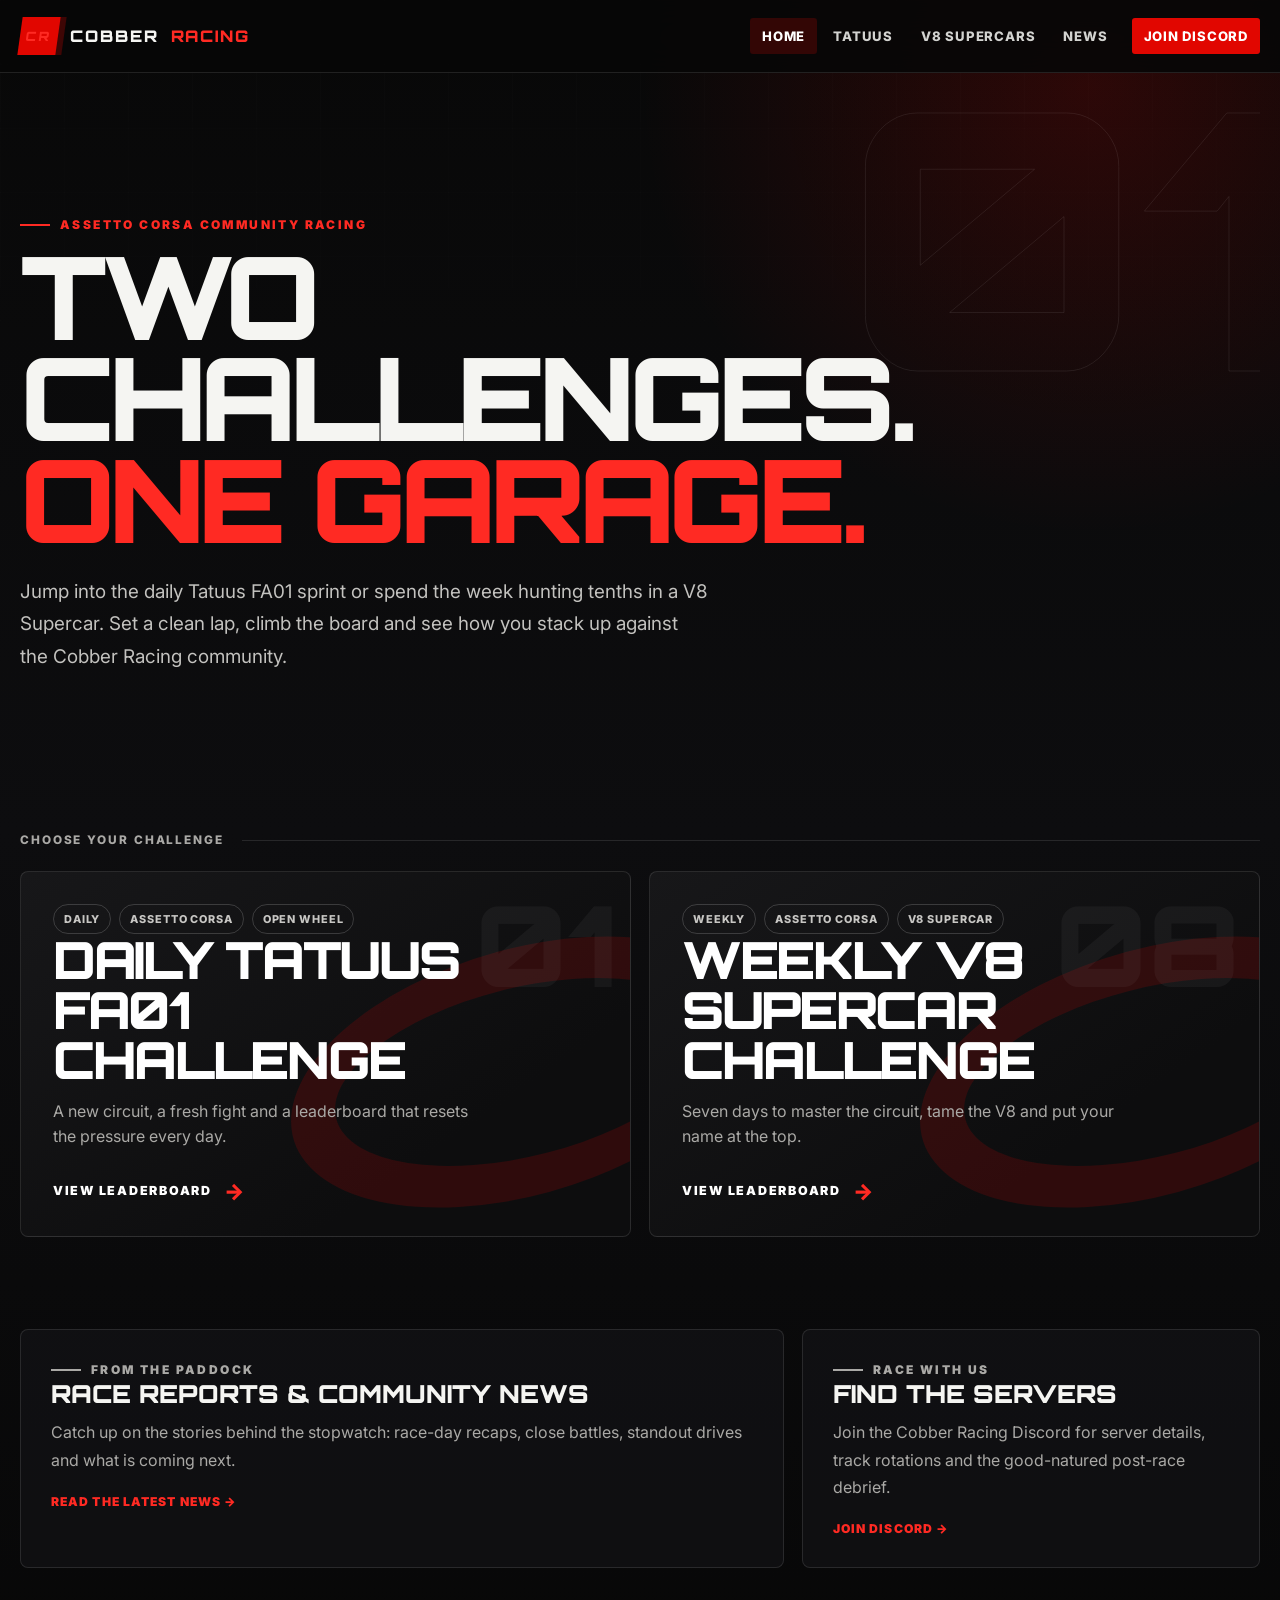
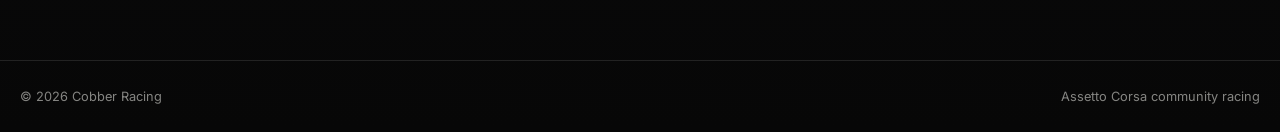
==== index.html @ cd206178 "Redesign Cobber Racing website" ====
<!doctype html>
<html lang="en">
<head>
  <meta charset="utf-8">
  <meta name="viewport" content="width=device-width, initial-scale=1">
  <meta name="description" content="Cobber Racing daily Tatuus FA01 and weekly V8 Supercar challenges on Assetto Corsa.">
  <meta property="og:title" content="Cobber Racing | Two Challenges. One Garage.">
  <meta property="og:description" content="Race the daily Tatuus FA01 challenge or take on the weekly V8 Supercar challenge.">
  <meta property="og:image" content="og.png">
  <title>Cobber Racing | Assetto Corsa Challenges</title>
  <link rel="preconnect" href="https://fonts.googleapis.com">
  <link rel="preconnect" href="https://fonts.gstatic.com" crossorigin>
  <link href="https://fonts.googleapis.com/css2?family=Inter:wght@400;600;700;800;900&family=Orbitron:wght@700;800;900&display=swap" rel="stylesheet">
  <link rel="stylesheet" href="styles.css">
</head>
<body>
  <a class="skip-link" href="#main">Skip to content</a>
  <header class="site-header">
    <div class="header-inner">
      <a class="brand" href="index.html" aria-label="Cobber Racing home"><span class="brand-mark">CR</span> COBBER <span>RACING</span></a>
      <nav class="nav-links" aria-label="Main navigation">
        <a href="index.html" aria-current="page">Home</a>
        <a href="tatuus.html">Tatuus</a>
        <a href="v8.html">V8 Supercars</a>
        <a href="news.html">News</a>
        <a class="discord-link" href="https://discord.gg/GXTbZbdAcs" target="_blank" rel="noopener">Join Discord</a>
      </nav>
    </div>
  </header>

  <main id="main" class="page-shell">
    <section class="hero" aria-labelledby="hero-title">
      <div class="hero-copy">
        <p class="eyebrow">Assetto Corsa Community Racing</p>
        <h1 id="hero-title" class="display-title">Two challenges.<br><span>One garage.</span></h1>
        <p class="hero-intro">Jump into the daily Tatuus FA01 sprint or spend the week hunting tenths in a V8 Supercar. Set a clean lap, climb the board and see how you stack up against the Cobber Racing community.</p>
      </div>
    </section>

    <section class="challenge-section" aria-labelledby="challenge-heading">
      <div id="challenge-heading" class="section-kicker">Choose your challenge</div>
      <div class="challenge-grid">
        <a class="challenge-card" href="tatuus.html" data-number="01">
          <div class="card-meta"><span>Daily</span><span>Assetto Corsa</span><span>Open Wheel</span></div>
          <div>
            <h2>Daily Tatuus FA01 Challenge</h2>
            <p>A new circuit, a fresh fight and a leaderboard that resets the pressure every day.</p>
            <span class="card-link">View leaderboard</span>
          </div>
        </a>

        <a class="challenge-card" href="v8.html" data-number="08">
          <div class="card-meta"><span>Weekly</span><span>Assetto Corsa</span><span>V8 Supercar</span></div>
          <div>
            <h2>Weekly V8 Supercar Challenge</h2>
            <p>Seven days to master the circuit, tame the V8 and put your name at the top.</p>
            <span class="card-link">View leaderboard</span>
          </div>
        </a>
      </div>
    </section>

    <section class="home-lower" aria-label="Community information">
      <article class="info-panel">
        <p class="eyebrow">From the paddock</p>
        <h2>Race reports &amp; community news</h2>
        <p>Catch up on the stories behind the stopwatch: race-day recaps, close battles, standout drives and what is coming next.</p>
        <a class="text-link" href="news.html">Read the latest news &rarr;</a>
      </article>
      <article class="info-panel">
        <p class="eyebrow">Race with us</p>
        <h2>Find the servers</h2>
        <p>Join the Cobber Racing Discord for server details, track rotations and the good-natured post-race debrief.</p>
        <a class="text-link" href="https://discord.gg/GXTbZbdAcs" target="_blank" rel="noopener">Join Discord &rarr;</a>
      </article>
    </section>
  </main>

  <footer class="site-footer"><div class="footer-inner"><span>&copy; 2026 Cobber Racing</span><span>Assetto Corsa community racing</span></div></footer>
</body>
</html>
---- styles.css ----
:root {
  --red: #e10600;
  --red-bright: #ff2a23;
  --red-dark: #850400;
  --black: #070707;
  --ink: #0d0d0e;
  --panel: #121214;
  --panel-2: #18181b;
  --white: #f5f5f2;
  --muted: #aaa9a6;
  --line: rgba(255, 255, 255, 0.11);
  --content: 1240px;
}

* { box-sizing: border-box; }

html { scroll-behavior: smooth; }

body {
  margin: 0;
  min-height: 100vh;
  color: var(--white);
  background:
    radial-gradient(circle at 85% 5%, rgba(225, 6, 0, 0.17), transparent 28rem),
    linear-gradient(180deg, #080808 0%, #0d0d0f 48%, #070707 100%);
  font-family: "Inter", system-ui, sans-serif;
}

body::before {
  content: "";
  position: fixed;
  inset: 0;
  pointer-events: none;
  z-index: -1;
  opacity: 0.16;
  background-image:
    linear-gradient(rgba(255,255,255,.09) 1px, transparent 1px),
    linear-gradient(90deg, rgba(255,255,255,.09) 1px, transparent 1px);
  background-size: 64px 64px;
  mask-image: linear-gradient(to bottom, black, transparent 70%);
}

a { color: inherit; }

.skip-link {
  position: absolute;
  left: 1rem;
  top: -5rem;
  z-index: 9999;
  background: var(--white);
  color: var(--black);
  padding: .75rem 1rem;
  border-radius: 4px;
}

.skip-link:focus { top: 1rem; }

.site-header,
.navbar {
  position: sticky;
  top: 0;
  z-index: 1000;
  border-bottom: 1px solid var(--line);
  background: rgba(7, 7, 7, 0.9);
  backdrop-filter: blur(18px);
}

.header-inner,
.nav-inner {
  width: min(calc(100% - 40px), var(--content));
  min-height: 72px;
  margin: 0 auto;
  display: flex;
  align-items: center;
  justify-content: space-between;
  gap: 24px;
  padding: 10px 0;
}

.brand {
  display: inline-flex;
  align-items: center;
  gap: 12px;
  color: var(--white);
  text-decoration: none;
  font: 900 1rem/1 "Orbitron", sans-serif;
  letter-spacing: .12em;
}

.brand-mark {
  width: 38px;
  height: 38px;
  display: grid;
  place-items: center;
  background: var(--red);
  color: white;
  transform: skew(-8deg);
  box-shadow: 6px 0 0 rgba(225, 6, 0, .25);
  font-size: .8rem;
}

.brand span { color: var(--red-bright); }

.nav-links {
  display: flex;
  align-items: center;
  gap: 4px;
}

.nav-links a {
  border: 0;
  border-radius: 3px;
  padding: 10px 12px;
  color: #d3d3d0;
  text-decoration: none;
  font-size: .82rem;
  font-weight: 800;
  letter-spacing: .06em;
  text-transform: uppercase;
}

.nav-links a:hover,
.nav-links a[aria-current="page"] { color: white; background: rgba(225, 6, 0, .2); }

.nav-links .discord-link { margin-left: 8px; background: var(--red); color: white; }
.nav-links .discord-link:hover { background: var(--red-bright); }

.page-shell { width: min(calc(100% - 40px), var(--content)); margin: 0 auto; }

.eyebrow {
  margin: 0 0 14px;
  color: var(--red-bright);
  font-size: .75rem;
  font-weight: 900;
  letter-spacing: .2em;
  text-transform: uppercase;
}

.eyebrow::before { content: ""; display: inline-block; width: 30px; height: 2px; margin: 0 10px 3px 0; background: currentColor; }

.hero {
  position: relative;
  min-height: min(760px, calc(100vh - 72px));
  display: grid;
  align-content: center;
  padding: 72px 0 88px;
  overflow: hidden;
}

.hero::after {
  content: "01";
  position: absolute;
  right: -24px;
  top: 18px;
  color: transparent;
  -webkit-text-stroke: 1px rgba(255,255,255,.08);
  font: 900 clamp(11rem, 28vw, 25rem)/.8 "Orbitron", sans-serif;
  pointer-events: none;
}

.hero-copy { position: relative; z-index: 1; max-width: 900px; }

.display-title,
.page-title,
.section-title {
  margin: 0;
  font-family: "Orbitron", sans-serif;
  font-weight: 900;
  letter-spacing: -.055em;
  text-transform: uppercase;
}

.display-title { max-width: 900px; font-size: clamp(3.2rem, 9vw, 7.7rem); line-height: .88; }
.display-title span { color: var(--red-bright); }

.hero-intro {
  max-width: 690px;
  margin: 26px 0 0;
  color: #c3c2bf;
  font-size: clamp(1rem, 2vw, 1.18rem);
  line-height: 1.72;
}

.challenge-section { padding: 0 0 92px; }

.section-kicker {
  display: flex;
  align-items: center;
  gap: 18px;
  margin-bottom: 24px;
  color: var(--muted);
  font-size: .74rem;
  font-weight: 800;
  letter-spacing: .16em;
  text-transform: uppercase;
}

.section-kicker::after { content: ""; height: 1px; flex: 1; background: var(--line); }

.challenge-grid { display: grid; grid-template-columns: 1fr 1fr; gap: 18px; }

.challenge-card {
  position: relative;
  isolation: isolate;
  min-height: 360px;
  padding: 32px;
  display: flex;
  flex-direction: column;
  justify-content: space-between;
  overflow: hidden;
  border: 1px solid var(--line);
  border-radius: 8px;
  color: white;
  text-decoration: none;
  background: linear-gradient(145deg, #171719, #0d0d0e 72%);
  transition: transform .25s ease, border-color .25s ease, box-shadow .25s ease;
}

.challenge-card::before {
  content: "";
  position: absolute;
  z-index: -1;
  width: 360px;
  height: 180px;
  right: -115px;
  bottom: 32px;
  border: 42px solid rgba(225, 6, 0, .16);
  border-radius: 50%;
  transform: skewX(-18deg) rotate(-10deg);
}

.challenge-card::after {
  content: attr(data-number);
  position: absolute;
  z-index: -1;
  right: 18px;
  top: 16px;
  color: rgba(255,255,255,.045);
  font: 900 7rem/1 "Orbitron", sans-serif;
}

.challenge-card:hover,
.challenge-card:focus-visible { transform: translateY(-7px); border-color: var(--red); box-shadow: 0 28px 70px rgba(0,0,0,.45), 0 0 0 1px rgba(225,6,0,.35); }

.card-meta { display: flex; gap: 8px; flex-wrap: wrap; }
.card-meta span { border: 1px solid rgba(255,255,255,.17); border-radius: 999px; padding: 7px 10px; color: #c8c7c4; font-size: .68rem; font-weight: 800; letter-spacing: .08em; text-transform: uppercase; }
.challenge-card h2 { max-width: 490px; margin: 0; font: 900 clamp(2rem, 4vw, 3.5rem)/.98 "Orbitron", sans-serif; letter-spacing: -.045em; text-transform: uppercase; }
.challenge-card p { max-width: 440px; margin: 14px 0 0; color: var(--muted); line-height: 1.6; }
.card-link { display: inline-flex; align-items: center; gap: 12px; margin-top: 28px; color: white; font-size: .78rem; font-weight: 900; letter-spacing: .14em; text-transform: uppercase; }
.card-link::after { content: "\2192"; color: var(--red-bright); font-size: 1.35rem; transition: transform .2s ease; }
.challenge-card:hover .card-link::after { transform: translateX(6px); }

.home-lower { padding: 0 0 92px; display: grid; grid-template-columns: 1.25fr .75fr; gap: 18px; }
.info-panel { padding: 30px; border: 1px solid var(--line); border-radius: 8px; background: rgba(18,18,20,.8); }
.info-panel h2 { margin: 0 0 12px; font: 900 1.55rem/1.1 "Orbitron", sans-serif; text-transform: uppercase; }
.info-panel p { margin: 0; color: var(--muted); line-height: 1.7; }
.text-link { display: inline-block; margin-top: 20px; color: var(--red-bright); font-weight: 900; text-decoration: none; text-transform: uppercase; letter-spacing: .09em; font-size: .76rem; }

.page-hero { padding: 88px 0 48px; border-bottom: 1px solid var(--line); }
.page-title { max-width: 950px; font-size: clamp(3rem, 8vw, 6.4rem); line-height: .92; }
.page-lede { max-width: 720px; margin: 20px 0 0; color: var(--muted); font-size: 1.08rem; line-height: 1.72; }

.news-grid { padding: 44px 0 90px; display: grid; grid-template-columns: 1.2fr .8fr; gap: 18px; align-items: start; }
.news-card { border: 1px solid var(--line); border-radius: 8px; background: var(--panel); overflow: hidden; }
.news-card.featured { grid-row: span 2; }
.news-stripe { height: 7px; background: linear-gradient(90deg, var(--red) 0 62%, #380100 62%); }
.news-body { padding: 28px; }
.news-date { color: var(--red-bright); font-size: .72rem; font-weight: 900; letter-spacing: .15em; text-transform: uppercase; }
.news-card h2 { margin: 13px 0 12px; font: 900 clamp(1.5rem, 3vw, 2.5rem)/1.05 "Orbitron", sans-serif; text-transform: uppercase; }
.news-card p { margin: 0; color: var(--muted); line-height: 1.75; }
.news-card .tag { display: inline-block; margin-top: 22px; border: 1px solid var(--line); border-radius: 999px; padding: 7px 10px; color: #d0cfcc; font-size: .66rem; font-weight: 800; letter-spacing: .1em; text-transform: uppercase; }
.editor-note { margin-top: 18px; padding: 20px; border-left: 3px solid var(--red); background: rgba(225,6,0,.08); color: #cbc9c6; line-height: 1.65; }

.leaderboard-wrap { padding: 44px 0 90px; }
.leaderboard-page body::before { opacity: .1; }

.site-footer,
.footer { border-top: 1px solid var(--line); color: #858582; }
.footer-inner { width: min(calc(100% - 40px), var(--content)); margin: 0 auto; padding: 28px 0; display: flex; justify-content: space-between; gap: 20px; font-size: .8rem; }

/* Existing Tatuus leaderboard overrides */
.leaderboard-page::before { background-image: linear-gradient(rgba(255,255,255,.07) 1px, transparent 1px), linear-gradient(90deg, rgba(255,255,255,.07) 1px, transparent 1px); background-size: 64px 64px; }
.leaderboard-page .splash { display: none !important; }
.leaderboard-page .section { width: min(calc(100% - 40px), var(--content)); max-width: none; padding: 58px 0 90px; }
.leaderboard-page .leaderboard-head { margin: 0 0 28px; }
.leaderboard-page .section-title { font-size: clamp(2.7rem, 7vw, 5.7rem); color: white; }
.leaderboard-page .quick-status div,
.leaderboard-page .results,
.leaderboard-page .stat { background: var(--panel); }
.leaderboard-page .results { border-radius: 8px; }
.leaderboard-page .tab-button { background: #101012; border-radius: 3px; }
.leaderboard-page .tab-button:hover,
.leaderboard-page .tab-button.active { background: var(--red); color: white; box-shadow: 0 0 22px rgba(225,6,0,.25); }
.leaderboard-page .event { border-left-color: var(--red); border-radius: 4px; }
.leaderboard-page .quick-status b,
.leaderboard-page .stat b { color: var(--red-bright); }
.leaderboard-page .series-back { display: none; }

.results-shell { padding: 44px 0 90px; }
.results { padding: 24px; border: 1px solid var(--line); border-radius: 8px; background: var(--panel); }
.result-tabs { display: flex; flex-wrap: wrap; gap: 8px; margin-bottom: 22px; }
.month-tabs { padding-bottom: 18px; border-bottom: 1px solid var(--line); }
.tab-button { appearance: none; border: 1px solid var(--line); border-radius: 3px; padding: 11px 16px; color: white; background: #0c0c0d; font: 800 .78rem/1 "Inter", sans-serif; letter-spacing: .04em; cursor: pointer; }
.tab-button:hover, .tab-button.active { border-color: var(--red); background: var(--red); }
.month-panel, .week-panel { display: none; }
.month-panel.active, .week-panel.active { display: block; }
.week-title { margin: 0 0 10px; font: 900 clamp(1.5rem, 3vw, 2.3rem)/1.1 "Orbitron", sans-serif; text-transform: uppercase; }
.week-sub, .empty-week { color: var(--muted); line-height: 1.65; }
.stats { display: grid; grid-template-columns: repeat(4, 1fr); gap: 10px; margin: 24px 0; }
.stat { padding: 15px; border: 1px solid var(--line); background: #0d0d0f; text-align: center; }
.stat b { display: block; margin-bottom: 5px; color: var(--red-bright); font-size: .72rem; letter-spacing: .08em; text-transform: uppercase; }
.event { margin-top: 12px; overflow: hidden; border: 1px solid var(--line); border-left: 3px solid var(--red); background: rgba(255,255,255,.025); }
.event h3 { margin: 0; padding: 16px 18px 5px; font: 800 1rem/1.25 "Orbitron", sans-serif; }
.event small { display: block; padding: 0 18px 13px; color: var(--muted); }
.result { padding: 9px 18px; border-top: 1px solid rgba(255,255,255,.055); color: #e3e3df; font-family: ui-monospace, SFMono-Regular, Consolas, monospace; }

@media (max-width: 850px) {
  .header-inner, .nav-inner { align-items: flex-start; flex-direction: column; padding: 16px 0; }
  .site-header, .navbar { position: relative; }
  .nav-links { width: 100%; overflow-x: auto; padding-bottom: 2px; }
  .nav-links a { white-space: nowrap; }
  .hero { min-height: auto; padding: 70px 0; }
  .challenge-grid, .home-lower, .news-grid { grid-template-columns: 1fr; }
  .challenge-card { min-height: 330px; }
  .stats { grid-template-columns: repeat(2, 1fr); }
  .leaderboard-page .leaderboard-head { grid-template-columns: 1fr; }
  .footer-inner { flex-direction: column; }
}

@media (max-width: 520px) {
  .header-inner, .nav-inner, .page-shell, .footer-inner, .leaderboard-page .section { width: min(calc(100% - 28px), var(--content)); }
  .display-title { font-size: clamp(2.8rem, 16vw, 4.4rem); }
  .challenge-card { min-height: 310px; padding: 24px; }
  .nav-links .discord-link { margin-left: 0; }
  .page-hero { padding-top: 60px; }
  .results { padding: 15px; }
  .quick-status { grid-template-columns: 1fr 1fr; min-width: 0; }
}

@media (prefers-reduced-motion: reduce) {
  html { scroll-behavior: auto; }
  *, *::before, *::after { animation-duration: .01ms !important; animation-iteration-count: 1 !important; transition-duration: .01ms !important; }
}
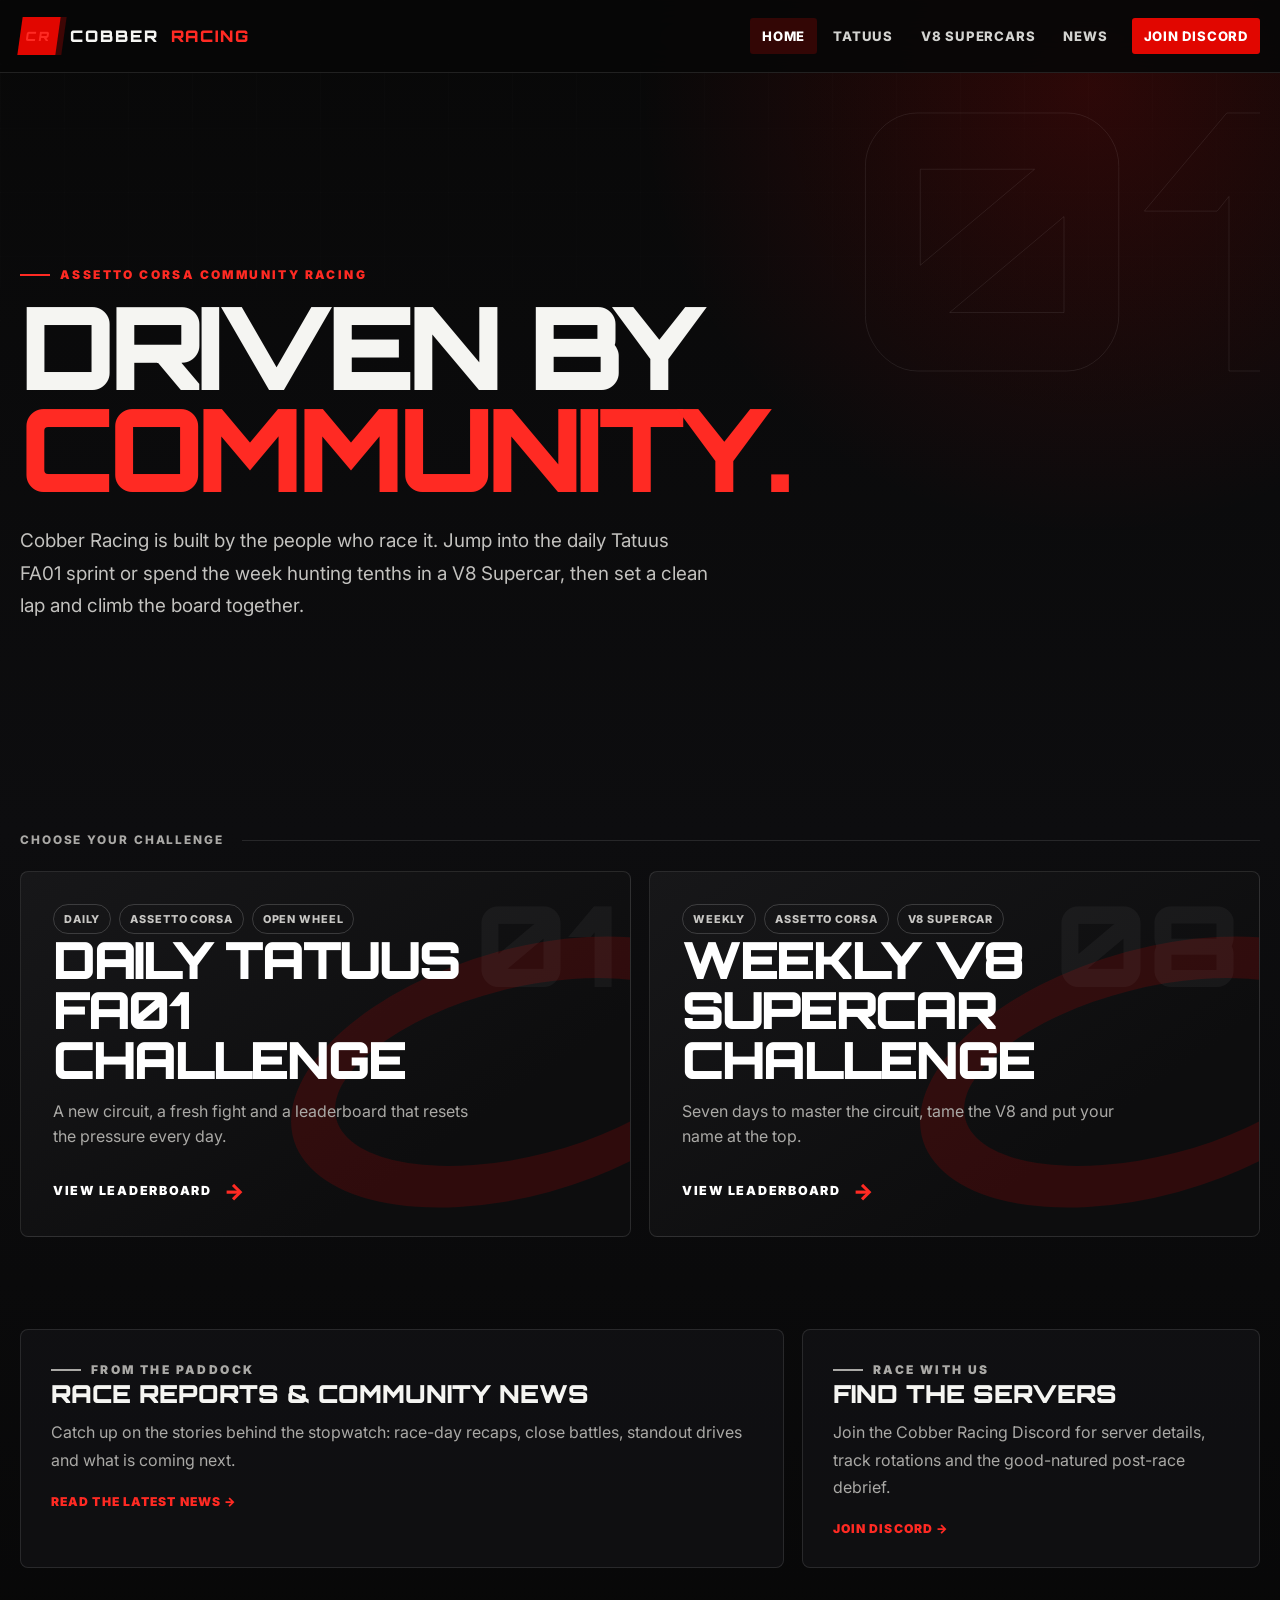
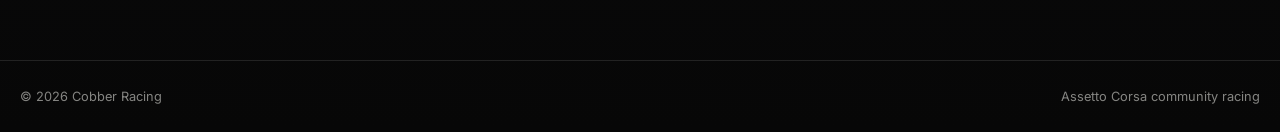
==== commit 1f5089ab: "Restore Driven by Community motto" ====
--- a/index.html
+++ b/index.html
@@ -4,8 +4,8 @@
   <meta charset="utf-8">
   <meta name="viewport" content="width=device-width, initial-scale=1">
   <meta name="description" content="Cobber Racing daily Tatuus FA01 and weekly V8 Supercar challenges on Assetto Corsa.">
-  <meta property="og:title" content="Cobber Racing | Two Challenges. One Garage.">
-  <meta property="og:description" content="Race the daily Tatuus FA01 challenge or take on the weekly V8 Supercar challenge.">
+  <meta property="og:title" content="Cobber Racing | Driven by Community">
+  <meta property="og:description" content="Community-powered Assetto Corsa racing: a daily Tatuus FA01 challenge and a weekly V8 Supercar challenge.">
   <meta property="og:image" content="og.png">
   <title>Cobber Racing | Assetto Corsa Challenges</title>
   <link rel="preconnect" href="https://fonts.googleapis.com">
@@ -32,8 +32,8 @@
     <section class="hero" aria-labelledby="hero-title">
       <div class="hero-copy">
         <p class="eyebrow">Assetto Corsa Community Racing</p>
-        <h1 id="hero-title" class="display-title">Two challenges.<br><span>One garage.</span></h1>
-        <p class="hero-intro">Jump into the daily Tatuus FA01 sprint or spend the week hunting tenths in a V8 Supercar. Set a clean lap, climb the board and see how you stack up against the Cobber Racing community.</p>
+        <h1 id="hero-title" class="display-title">Driven by<br><span>community.</span></h1>
+        <p class="hero-intro">Cobber Racing is built by the people who race it. Jump into the daily Tatuus FA01 sprint or spend the week hunting tenths in a V8 Supercar, then set a clean lap and climb the board together.</p>
       </div>
     </section>
 
--- a/styles.css
+++ b/styles.css
@@ -262,7 +262,7 @@
 
 .news-grid { padding: 44px 0 90px; display: grid; grid-template-columns: 1.2fr .8fr; gap: 18px; align-items: start; }
 .news-card { border: 1px solid var(--line); border-radius: 8px; background: var(--panel); overflow: hidden; }
-.news-card.featured { grid-row: span 2; }
+.news-card.featured { grid-column: 1 / -1; }
 .news-stripe { height: 7px; background: linear-gradient(90deg, var(--red) 0 62%, #380100 62%); }
 .news-body { padding: 28px; }
 .news-date { color: var(--red-bright); font-size: .72rem; font-weight: 900; letter-spacing: .15em; text-transform: uppercase; }
@@ -270,6 +270,41 @@
 .news-card p { margin: 0; color: var(--muted); line-height: 1.75; }
 .news-card .tag { display: inline-block; margin-top: 22px; border: 1px solid var(--line); border-radius: 999px; padding: 7px 10px; color: #d0cfcc; font-size: .66rem; font-weight: 800; letter-spacing: .1em; text-transform: uppercase; }
 .editor-note { margin-top: 18px; padding: 20px; border-left: 3px solid var(--red); background: rgba(225,6,0,.08); color: #cbc9c6; line-height: 1.65; }
+.race-report .news-body { padding: clamp(26px, 4vw, 46px); }
+.race-report .report-lede { max-width: 800px; color: #d0cfcc; font-size: 1.08rem; }
+.report-details { margin-top: 24px; border-top: 1px solid var(--line); }
+.report-details summary { display: grid; grid-template-columns: auto 1fr auto; align-items: center; gap: 14px; padding: 18px 0 0; color: white; cursor: pointer; list-style: none; }
+.report-details summary::-webkit-details-marker { display: none; }
+.report-details summary span { padding: 11px 14px; background: var(--red); font-size: .72rem; font-weight: 900; letter-spacing: .09em; text-transform: uppercase; }
+.report-details summary small { color: var(--muted); font-size: .75rem; }
+.report-details summary::after { content: "+"; width: 34px; height: 34px; display: grid; place-items: center; border: 1px solid var(--line); color: var(--red-bright); font: 800 1.25rem/1 "Inter", sans-serif; }
+.report-details[open] summary::after { content: "−"; }
+.report-details[open] .report-expanded { animation: fadeUp .28s ease; }
+.report-stats { display: grid; grid-template-columns: repeat(4, 1fr); gap: 9px; margin: 30px 0 0; }
+.report-stats div { padding: 18px 14px; border: 1px solid var(--line); background: #0b0b0c; }
+.report-stats strong { display: block; color: var(--red-bright); font: 900 clamp(1.35rem, 3vw, 2rem)/1 "Orbitron", sans-serif; }
+.report-stats span { display: block; margin-top: 7px; color: var(--muted); font-size: .68rem; font-weight: 800; letter-spacing: .08em; text-transform: uppercase; }
+.report-section { margin-top: 38px; padding-top: 34px; border-top: 1px solid var(--line); }
+.report-label { color: var(--red-bright) !important; font-size: .68rem; font-weight: 900; letter-spacing: .16em; text-transform: uppercase; }
+.race-report .report-section h3 { margin: 9px 0 20px; font: 900 clamp(1.35rem, 2.6vw, 2rem)/1.1 "Orbitron", sans-serif; text-transform: uppercase; }
+.award-grid { display: grid; grid-template-columns: repeat(3, 1fr); gap: 9px; }
+.award { min-height: 145px; padding: 18px; border: 1px solid var(--line); border-top: 3px solid var(--red); background: linear-gradient(145deg, #19191b, #0e0e0f); }
+.award span { display: block; color: var(--muted); font-size: .66rem; font-weight: 900; letter-spacing: .08em; text-transform: uppercase; }
+.award strong { display: block; margin: 16px 0 7px; font: 900 1.1rem/1 "Orbitron", sans-serif; text-transform: uppercase; }
+.award small { color: #aaa9a6; line-height: 1.5; }
+.winner-list { border-top: 1px solid var(--line); }
+.winner-list div { display: grid; grid-template-columns: 1.25fr .85fr auto; align-items: center; gap: 16px; padding: 13px 4px; border-bottom: 1px solid var(--line); }
+.winner-list span { color: #c9c8c5; }
+.winner-list strong { font-family: "Orbitron", sans-serif; font-size: .78rem; text-transform: uppercase; }
+.winner-list time { color: var(--red-bright); font-family: ui-monospace, SFMono-Regular, Consolas, monospace; font-weight: 800; }
+.report-story p + p { margin-top: 16px; }
+.report-story strong { color: white; }
+.report-story blockquote { margin: 24px 0 0; padding: 18px 20px; border-left: 3px solid var(--red); background: rgba(225,6,0,.08); color: white; font: 800 1rem/1.6 "Inter", sans-serif; }
+.report-finish { margin-top: 34px; padding: 22px; display: flex; align-items: center; justify-content: space-between; gap: 20px; border: 1px solid rgba(225,6,0,.4); background: linear-gradient(110deg, rgba(225,6,0,.18), rgba(225,6,0,.04)); }
+.report-finish strong, .report-finish span { display: block; }
+.report-finish strong { margin-bottom: 5px; font: 900 .82rem/1 "Orbitron", sans-serif; text-transform: uppercase; }
+.report-finish span { color: var(--muted); font-size: .82rem; }
+.report-button { flex: 0 0 auto; padding: 12px 15px; background: var(--red); color: white; text-decoration: none; font-size: .72rem; font-weight: 900; letter-spacing: .08em; text-transform: uppercase; }
 
 .leaderboard-wrap { padding: 44px 0 90px; }
 .leaderboard-page body::before { opacity: .1; }
@@ -321,6 +356,13 @@
   .nav-links a { white-space: nowrap; }
   .hero { min-height: auto; padding: 70px 0; }
   .challenge-grid, .home-lower, .news-grid { grid-template-columns: 1fr; }
+  .report-stats { grid-template-columns: repeat(2, 1fr); }
+  .report-details summary { grid-template-columns: 1fr auto; }
+  .report-details summary small { display: none; }
+  .award-grid { grid-template-columns: 1fr; }
+  .winner-list div { grid-template-columns: 1fr auto; gap: 7px 12px; }
+  .winner-list span { grid-column: 1 / -1; }
+  .report-finish { align-items: flex-start; flex-direction: column; }
   .challenge-card { min-height: 330px; }
   .stats { grid-template-columns: repeat(2, 1fr); }
   .leaderboard-page .leaderboard-head { grid-template-columns: 1fr; }
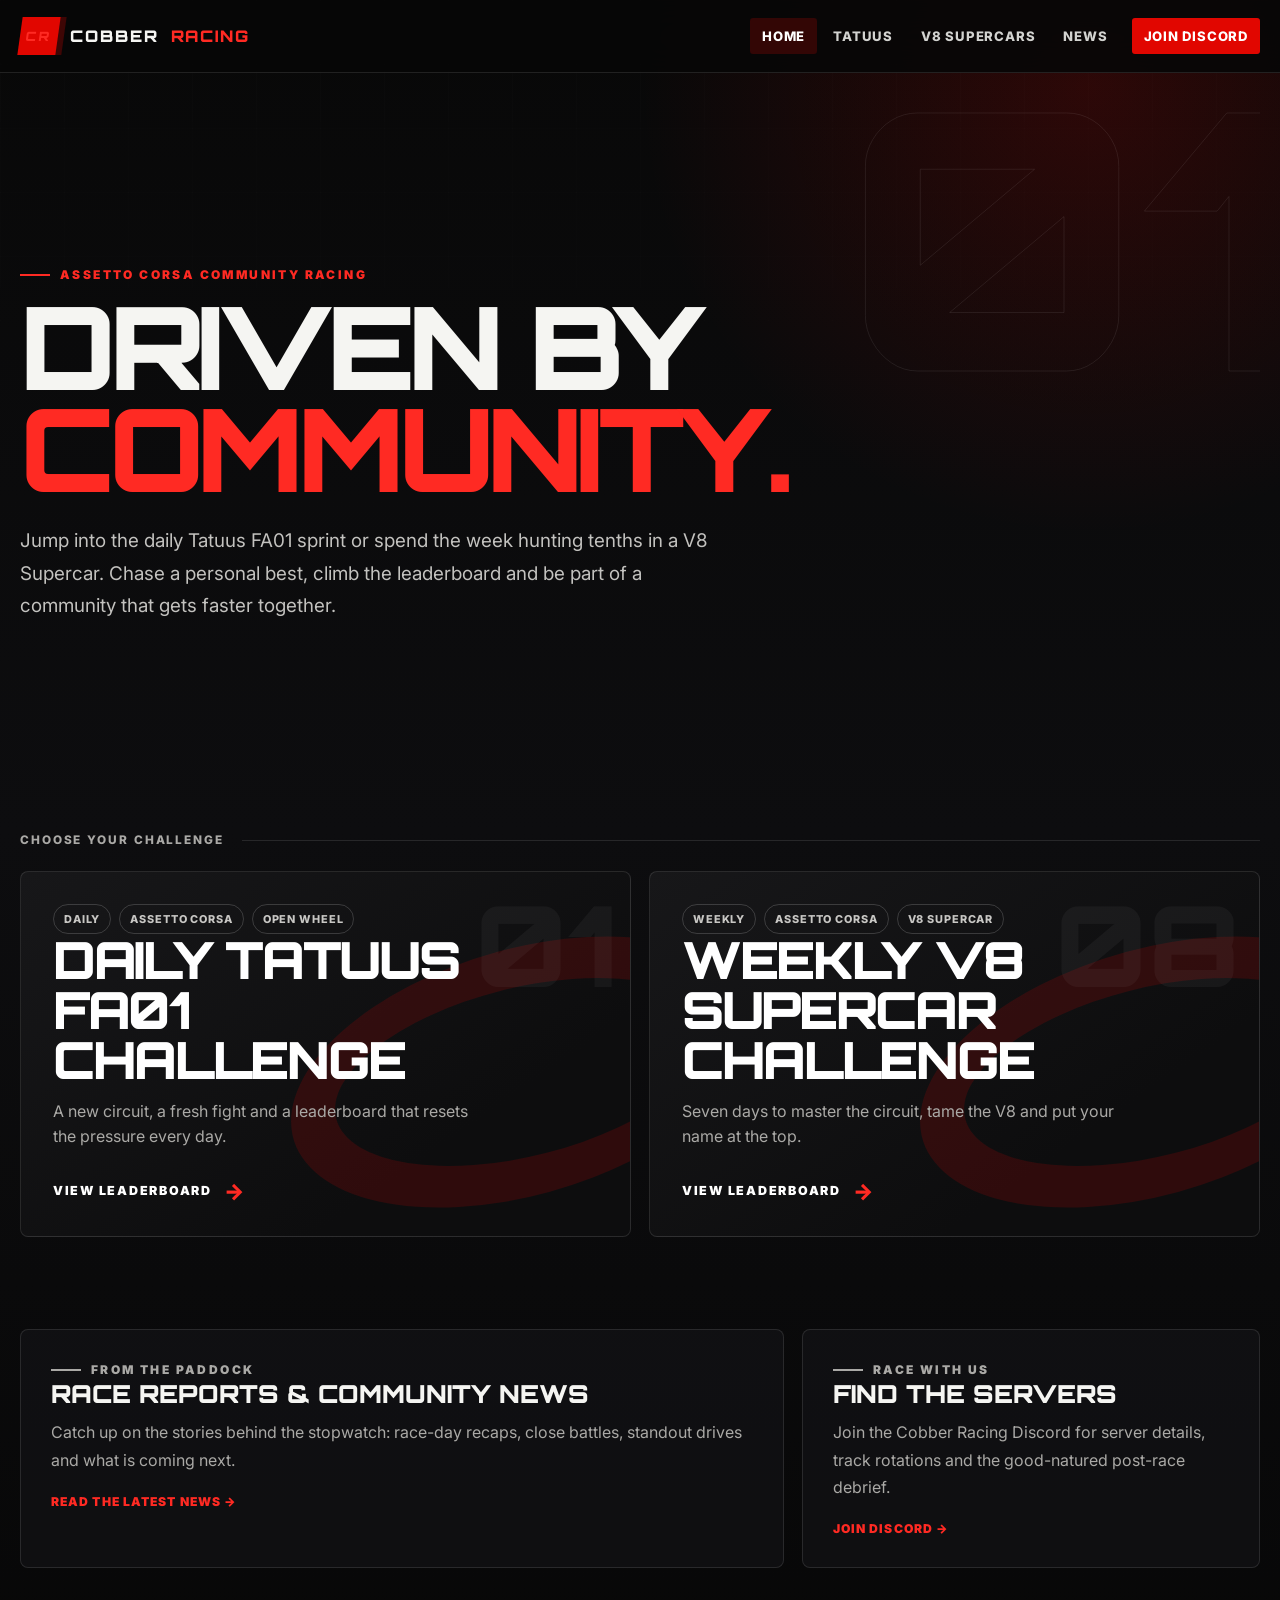
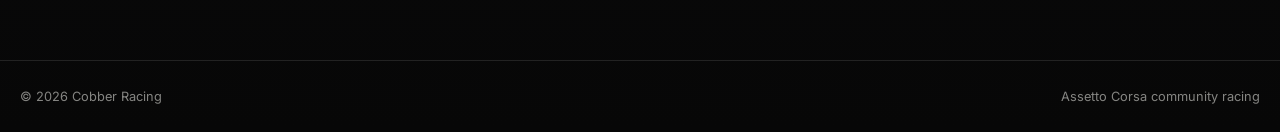
==== commit f26643e3: "Refine homepage community message" ====
--- a/index.html
+++ b/index.html
@@ -33,7 +33,7 @@
       <div class="hero-copy">
         <p class="eyebrow">Assetto Corsa Community Racing</p>
         <h1 id="hero-title" class="display-title">Driven by<br><span>community.</span></h1>
-        <p class="hero-intro">Cobber Racing is built by the people who race it. Jump into the daily Tatuus FA01 sprint or spend the week hunting tenths in a V8 Supercar, then set a clean lap and climb the board together.</p>
+        <p class="hero-intro">Jump into the daily Tatuus FA01 sprint or spend the week hunting tenths in a V8 Supercar. Chase a personal best, climb the leaderboard and be part of a community that gets faster together.</p>
       </div>
     </section>
 
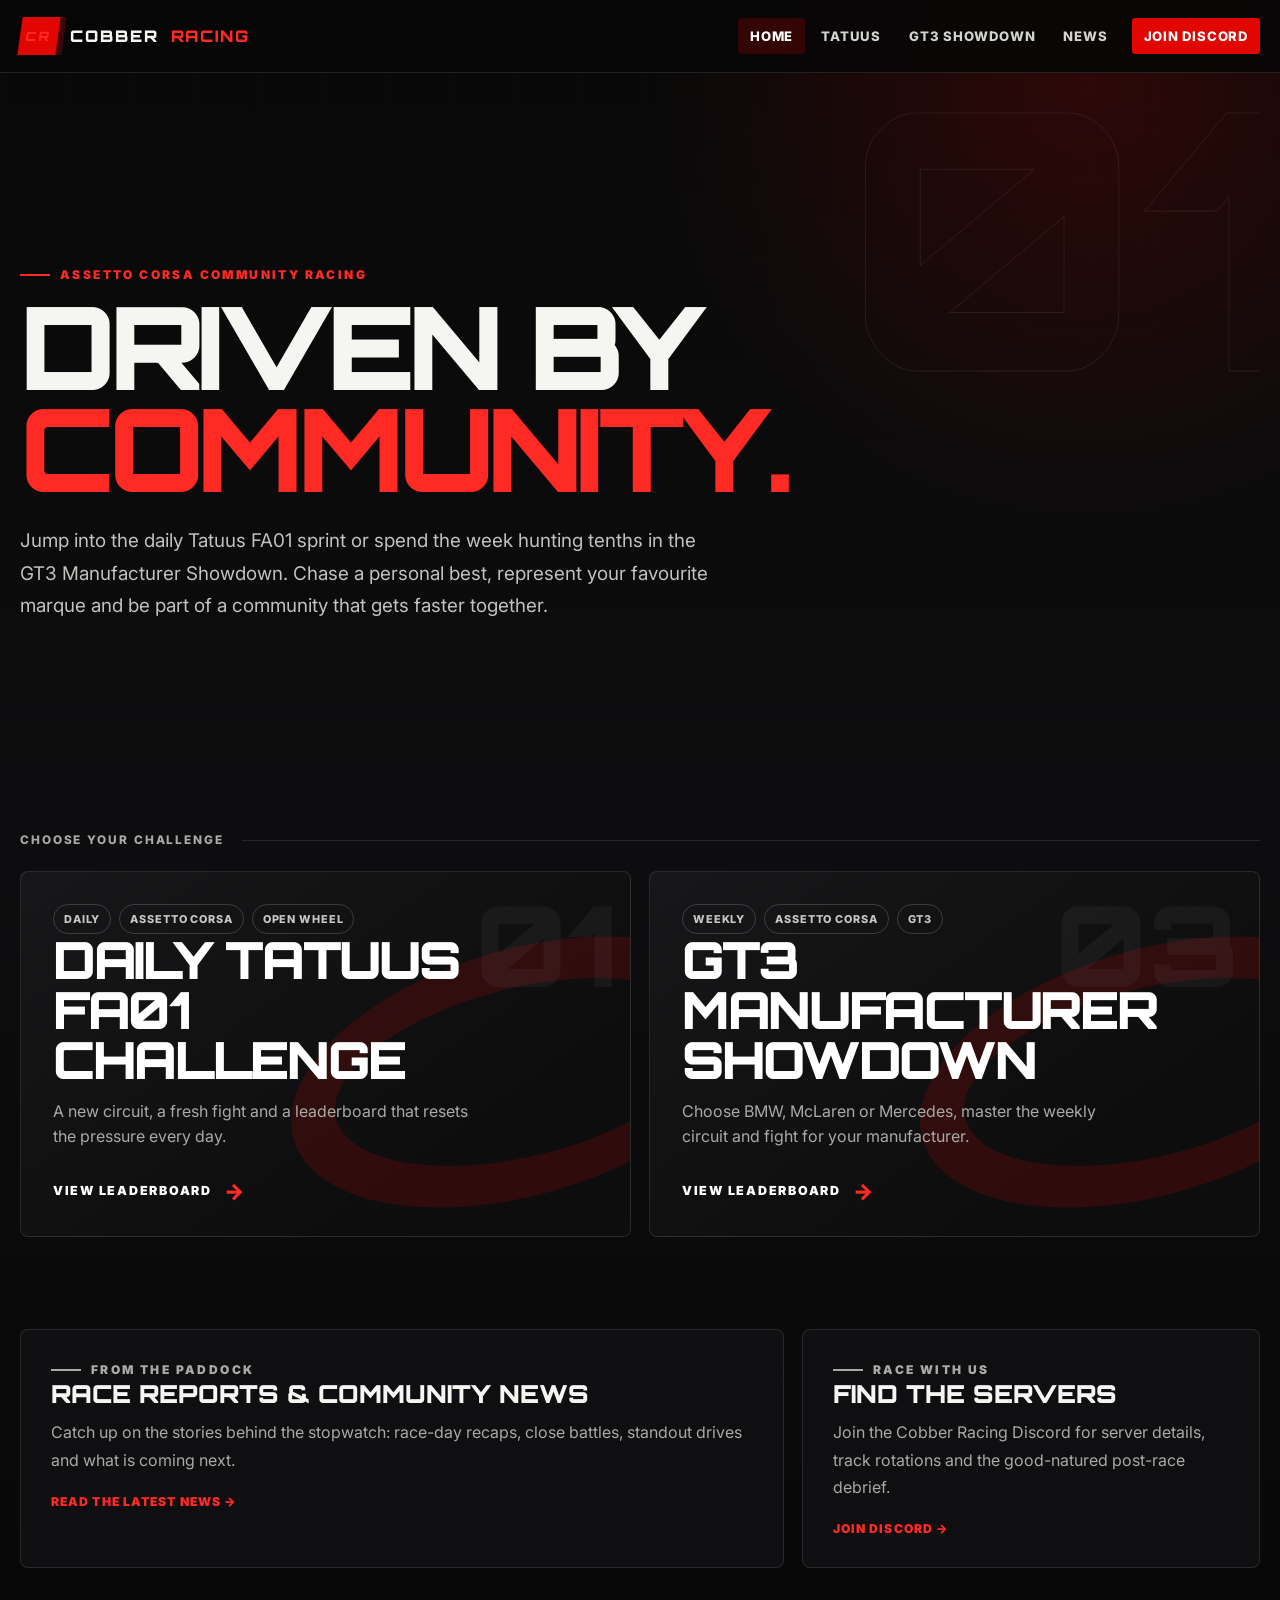
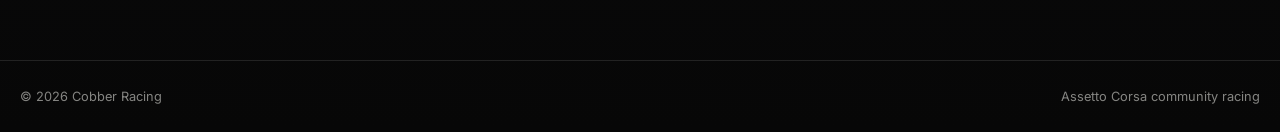
==== commit d8fc03e6: "Replace V8 challenge with GT3 showdown" ====
--- a/index.html
+++ b/index.html
@@ -3,9 +3,9 @@
 <head>
   <meta charset="utf-8">
   <meta name="viewport" content="width=device-width, initial-scale=1">
-  <meta name="description" content="Cobber Racing daily Tatuus FA01 and weekly V8 Supercar challenges on Assetto Corsa.">
+  <meta name="description" content="Cobber Racing daily Tatuus FA01 and weekly GT3 Manufacturer Showdown challenges on Assetto Corsa.">
   <meta property="og:title" content="Cobber Racing | Driven by Community">
-  <meta property="og:description" content="Community-powered Assetto Corsa racing: a daily Tatuus FA01 challenge and a weekly V8 Supercar challenge.">
+  <meta property="og:description" content="Community-powered Assetto Corsa racing: a daily Tatuus FA01 challenge and a weekly GT3 Manufacturer Showdown.">
   <meta property="og:image" content="og.png">
   <title>Cobber Racing | Assetto Corsa Challenges</title>
   <link rel="preconnect" href="https://fonts.googleapis.com">
@@ -21,9 +21,9 @@
       <nav class="nav-links" aria-label="Main navigation">
         <a href="index.html" aria-current="page">Home</a>
         <a href="tatuus.html">Tatuus</a>
-        <a href="v8.html">V8 Supercars</a>
+        <a href="gt3.html">GT3 Showdown</a>
         <a href="news.html">News</a>
-        <a class="discord-link" href="https://discord.gg/GXTbZbdAcs" target="_blank" rel="noopener">Join Discord</a>
+        <a class="discord-link" href="https://discord.gg/Vh32UdyE2X" target="_blank" rel="noopener">Join Discord</a>
       </nav>
     </div>
   </header>
@@ -33,7 +33,7 @@
       <div class="hero-copy">
         <p class="eyebrow">Assetto Corsa Community Racing</p>
         <h1 id="hero-title" class="display-title">Driven by<br><span>community.</span></h1>
-        <p class="hero-intro">Jump into the daily Tatuus FA01 sprint or spend the week hunting tenths in a V8 Supercar. Chase a personal best, climb the leaderboard and be part of a community that gets faster together.</p>
+        <p class="hero-intro">Jump into the daily Tatuus FA01 sprint or spend the week hunting tenths in the GT3 Manufacturer Showdown. Chase a personal best, represent your favourite marque and be part of a community that gets faster together.</p>
       </div>
     </section>
 
@@ -49,11 +49,11 @@
           </div>
         </a>
 
-        <a class="challenge-card" href="v8.html" data-number="08">
-          <div class="card-meta"><span>Weekly</span><span>Assetto Corsa</span><span>V8 Supercar</span></div>
+        <a class="challenge-card" href="gt3.html" data-number="03">
+          <div class="card-meta"><span>Weekly</span><span>Assetto Corsa</span><span>GT3</span></div>
           <div>
-            <h2>Weekly V8 Supercar Challenge</h2>
-            <p>Seven days to master the circuit, tame the V8 and put your name at the top.</p>
+            <h2>GT3 Manufacturer Showdown</h2>
+            <p>Choose BMW, McLaren or Mercedes, master the weekly circuit and fight for your manufacturer.</p>
             <span class="card-link">View leaderboard</span>
           </div>
         </a>
@@ -71,7 +71,7 @@
         <p class="eyebrow">Race with us</p>
         <h2>Find the servers</h2>
         <p>Join the Cobber Racing Discord for server details, track rotations and the good-natured post-race debrief.</p>
-        <a class="text-link" href="https://discord.gg/GXTbZbdAcs" target="_blank" rel="noopener">Join Discord &rarr;</a>
+        <a class="text-link" href="https://discord.gg/Vh32UdyE2X" target="_blank" rel="noopener">Join Discord &rarr;</a>
       </article>
     </section>
   </main>
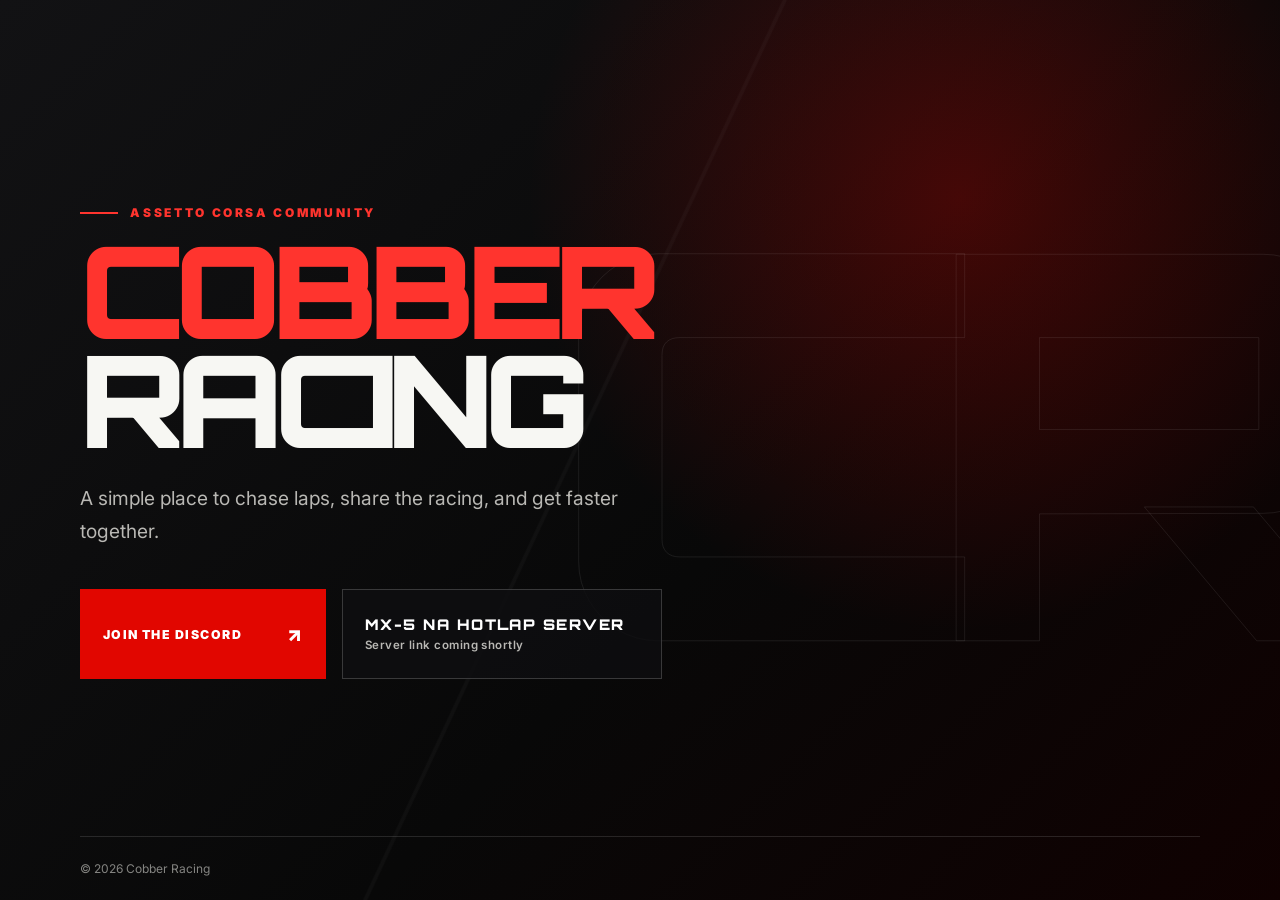
==== commit c2861d48: "Simplify site to Cobber Racing splash page" ====
--- a/index.html
+++ b/index.html
@@ -3,79 +3,32 @@
 <head>
   <meta charset="utf-8">
   <meta name="viewport" content="width=device-width, initial-scale=1">
-  <meta name="description" content="Cobber Racing daily Tatuus FA01 and weekly GT3 Manufacturer Showdown challenges on Assetto Corsa.">
-  <meta property="og:title" content="Cobber Racing | Driven by Community">
-  <meta property="og:description" content="Community-powered Assetto Corsa racing: a daily Tatuus FA01 challenge and a weekly GT3 Manufacturer Showdown.">
+  <meta name="description" content="Cobber Racing - Assetto Corsa community hotlaps and racing.">
+  <meta property="og:title" content="Cobber Racing">
+  <meta property="og:description" content="Join the Cobber Racing community and our MX-5 NA hotlap server.">
   <meta property="og:image" content="og.png">
-  <title>Cobber Racing | Assetto Corsa Challenges</title>
+  <title>Cobber Racing</title>
   <link rel="preconnect" href="https://fonts.googleapis.com">
   <link rel="preconnect" href="https://fonts.gstatic.com" crossorigin>
   <link href="https://fonts.googleapis.com/css2?family=Inter:wght@400;600;700;800;900&family=Orbitron:wght@700;800;900&display=swap" rel="stylesheet">
   <link rel="stylesheet" href="styles.css">
 </head>
 <body>
-  <a class="skip-link" href="#main">Skip to content</a>
-  <header class="site-header">
-    <div class="header-inner">
-      <a class="brand" href="index.html" aria-label="Cobber Racing home"><span class="brand-mark">CR</span> COBBER <span>RACING</span></a>
-      <nav class="nav-links" aria-label="Main navigation">
-        <a href="index.html" aria-current="page">Home</a>
-        <a href="tatuus.html">Tatuus</a>
-        <a href="gt3.html">GT3 Showdown</a>
-        <a href="news.html">News</a>
-        <a class="discord-link" href="https://discord.gg/Vh32UdyE2X" target="_blank" rel="noopener">Join Discord</a>
-      </nav>
-    </div>
-  </header>
-
-  <main id="main" class="page-shell">
-    <section class="hero" aria-labelledby="hero-title">
-      <div class="hero-copy">
-        <p class="eyebrow">Assetto Corsa Community Racing</p>
-        <h1 id="hero-title" class="display-title">Driven by<br><span>community.</span></h1>
-        <p class="hero-intro">Jump into the daily Tatuus FA01 sprint or spend the week hunting tenths in the GT3 Manufacturer Showdown. Chase a personal best, represent your favourite marque and be part of a community that gets faster together.</p>
+  <main class="splash">
+    <div class="track-lines" aria-hidden="true"></div>
+    <section class="splash-content" aria-labelledby="page-title">
+      <p class="eyebrow">Assetto Corsa Community</p>
+      <h1 id="page-title"><span>COBBER</span> RACING</h1>
+      <p class="intro">A simple place to chase laps, share the racing, and get faster together.</p>
+      <div class="links" aria-label="Cobber Racing links">
+        <a class="button button-primary" href="https://discord.gg/Yu9JzCc8tQ" target="_blank" rel="noopener">Join the Discord <span aria-hidden="true">&nearr;</span></a>
+        <span class="button button-server" role="status">
+          <span>MX-5 NA Hotlap Server</span>
+          <small>Server link coming shortly</small>
+        </span>
       </div>
     </section>
-
-    <section class="challenge-section" aria-labelledby="challenge-heading">
-      <div id="challenge-heading" class="section-kicker">Choose your challenge</div>
-      <div class="challenge-grid">
-        <a class="challenge-card" href="tatuus.html" data-number="01">
-          <div class="card-meta"><span>Daily</span><span>Assetto Corsa</span><span>Open Wheel</span></div>
-          <div>
-            <h2>Daily Tatuus FA01 Challenge</h2>
-            <p>A new circuit, a fresh fight and a leaderboard that resets the pressure every day.</p>
-            <span class="card-link">View leaderboard</span>
-          </div>
-        </a>
-
-        <a class="challenge-card" href="gt3.html" data-number="03">
-          <div class="card-meta"><span>Weekly</span><span>Assetto Corsa</span><span>GT3</span></div>
-          <div>
-            <h2>GT3 Manufacturer Showdown</h2>
-            <p>Choose BMW, McLaren or Mercedes, master the weekly circuit and fight for your manufacturer.</p>
-            <span class="card-link">View leaderboard</span>
-          </div>
-        </a>
-      </div>
-    </section>
-
-    <section class="home-lower" aria-label="Community information">
-      <article class="info-panel">
-        <p class="eyebrow">From the paddock</p>
-        <h2>Race reports &amp; community news</h2>
-        <p>Catch up on the stories behind the stopwatch: race-day recaps, close battles, standout drives and what is coming next.</p>
-        <a class="text-link" href="news.html">Read the latest news &rarr;</a>
-      </article>
-      <article class="info-panel">
-        <p class="eyebrow">Race with us</p>
-        <h2>Find the servers</h2>
-        <p>Join the Cobber Racing Discord for server details, track rotations and the good-natured post-race debrief.</p>
-        <a class="text-link" href="https://discord.gg/Vh32UdyE2X" target="_blank" rel="noopener">Join Discord &rarr;</a>
-      </article>
-    </section>
+    <footer>&copy; 2026 Cobber Racing</footer>
   </main>
-
-  <footer class="site-footer"><div class="footer-inner"><span>&copy; 2026 Cobber Racing</span><span>Assetto Corsa community racing</span></div></footer>
 </body>
 </html>
--- a/styles.css
+++ b/styles.css
@@ -1,385 +1,81 @@
 :root {
   --red: #e10600;
-  --red-bright: #ff2a23;
-  --red-dark: #850400;
-  --black: #070707;
-  --ink: #0d0d0e;
-  --panel: #121214;
-  --panel-2: #18181b;
-  --white: #f5f5f2;
-  --muted: #aaa9a6;
-  --line: rgba(255, 255, 255, 0.11);
-  --content: 1240px;
+  --red-bright: #ff342e;
+  --black: #080808;
+  --white: #f7f7f3;
+  --muted: #b9b8b4;
 }
 
 * { box-sizing: border-box; }
 
-html { scroll-behavior: smooth; }
-
 body {
+  min-width: 320px;
   margin: 0;
-  min-height: 100vh;
   color: var(--white);
-  background:
-    radial-gradient(circle at 85% 5%, rgba(225, 6, 0, 0.17), transparent 28rem),
-    linear-gradient(180deg, #080808 0%, #0d0d0f 48%, #070707 100%);
-  font-family: "Inter", system-ui, sans-serif;
+  background: var(--black);
+  font-family: Inter, system-ui, sans-serif;
 }
 
-body::before {
-  content: "";
-  position: fixed;
-  inset: 0;
-  pointer-events: none;
-  z-index: -1;
-  opacity: 0.16;
-  background-image:
-    linear-gradient(rgba(255,255,255,.09) 1px, transparent 1px),
-    linear-gradient(90deg, rgba(255,255,255,.09) 1px, transparent 1px);
-  background-size: 64px 64px;
-  mask-image: linear-gradient(to bottom, black, transparent 70%);
+.splash {
+  position: relative;
+  isolation: isolate;
+  min-height: 100svh;
+  display: grid;
+  grid-template-rows: 1fr auto;
+  overflow: hidden;
+  background: radial-gradient(circle at 75% 22%, rgba(225, 6, 0, .28), transparent 27rem), linear-gradient(135deg, #121214 0%, #080808 58%, #100101 100%);
 }
 
-a { color: inherit; }
-
-.skip-link {
+.splash::before {
+  content: "CR";
   position: absolute;
-  left: 1rem;
-  top: -5rem;
-  z-index: 9999;
-  background: var(--white);
-  color: var(--black);
-  padding: .75rem 1rem;
-  border-radius: 4px;
+  z-index: -1;
+  top: 50%;
+  right: clamp(-4rem, -2vw, -1rem);
+  transform: translateY(-54%);
+  color: transparent;
+  -webkit-text-stroke: 1px rgba(255, 255, 255, .08);
+  font: 900 clamp(13rem, 42vw, 42rem)/.7 Orbitron, sans-serif;
+  letter-spacing: -.12em;
 }
 
-.skip-link:focus { top: 1rem; }
-
-.site-header,
-.navbar {
-  position: sticky;
-  top: 0;
-  z-index: 1000;
-  border-bottom: 1px solid var(--line);
-  background: rgba(7, 7, 7, 0.9);
-  backdrop-filter: blur(18px);
+.track-lines {
+  position: absolute;
+  z-index: -1;
+  inset: 0;
+  opacity: .22;
+  background-image: linear-gradient(115deg, transparent 0 46%, rgba(255, 255, 255, .13) 46.1% 46.25%, transparent 46.35% 100%);
 }
 
-.header-inner,
-.nav-inner {
-  width: min(calc(100% - 40px), var(--content));
-  min-height: 72px;
-  margin: 0 auto;
-  display: flex;
-  align-items: center;
-  justify-content: space-between;
-  gap: 24px;
-  padding: 10px 0;
+.splash-content { width: min(100% - 48px, 1120px); align-self: center; margin: 0 auto; padding: 6rem 0 3rem; }
+
+.eyebrow { margin: 0 0 1rem; color: var(--red-bright); font-size: .75rem; font-weight: 900; letter-spacing: .22em; text-transform: uppercase; }
+.eyebrow::before { content: ""; display: inline-block; width: 2.4rem; height: 2px; margin: 0 .75rem .2rem 0; background: currentColor; }
+
+h1 { max-width: 850px; margin: 0; font: 900 clamp(3.4rem, 10vw, 8.6rem)/.85 Orbitron, sans-serif; letter-spacing: -.075em; text-transform: uppercase; }
+h1 span { color: var(--red-bright); }
+
+.intro { max-width: 590px; margin: 1.8rem 0 0; color: var(--muted); font-size: clamp(1rem, 2vw, 1.2rem); line-height: 1.7; }
+.links { display: flex; flex-wrap: wrap; gap: 1rem; margin-top: 2.6rem; }
+.button { min-height: 5.6rem; padding: 1.2rem 1.35rem; border: 1px solid rgba(255, 255, 255, .18); }
+
+.button { display: inline-flex; align-items: center; justify-content: space-between; gap: 2.8rem; color: white; font-size: .77rem; font-weight: 900; letter-spacing: .12em; text-decoration: none; text-transform: uppercase; transition: background-color .2s ease, transform .2s ease; }
+.button-primary { background: var(--red); border-color: var(--red); }
+.button-primary:hover, .button-primary:focus-visible { background: var(--red-bright); transform: translateY(-3px); }
+.button span { font-size: 1.25rem; }
+
+.button-server { min-width: min(100%, 20rem); display: grid; align-content: center; gap: .3rem; background: rgba(14, 14, 16, .82); font-family: Orbitron, sans-serif; }
+.button-server span { font-size: .92rem; }
+.button-server small { color: var(--muted); font: 600 .72rem/1.2 Inter, system-ui, sans-serif; letter-spacing: .04em; text-transform: none; }
+
+footer { width: min(100% - 48px, 1120px); margin: 0 auto; padding: 1.5rem 0; border-top: 1px solid rgba(255, 255, 255, .12); color: #858582; font-size: .75rem; }
+
+@media (max-width: 560px) {
+  .splash-content, footer { width: min(100% - 32px, 1120px); }
+  .splash-content { padding-top: 4.5rem; }
+  .links { display: grid; }
+  .button { width: 100%; }
+  h1 { font-size: clamp(3rem, 16vw, 5rem); }
 }
 
-.brand {
-  display: inline-flex;
-  align-items: center;
-  gap: 12px;
-  color: var(--white);
-  text-decoration: none;
-  font: 900 1rem/1 "Orbitron", sans-serif;
-  letter-spacing: .12em;
-}
-
-.brand-mark {
-  width: 38px;
-  height: 38px;
-  display: grid;
-  place-items: center;
-  background: var(--red);
-  color: white;
-  transform: skew(-8deg);
-  box-shadow: 6px 0 0 rgba(225, 6, 0, .25);
-  font-size: .8rem;
-}
-
-.brand span { color: var(--red-bright); }
-
-.nav-links {
-  display: flex;
-  align-items: center;
-  gap: 4px;
-}
-
-.nav-links a {
-  border: 0;
-  border-radius: 3px;
-  padding: 10px 12px;
-  color: #d3d3d0;
-  text-decoration: none;
-  font-size: .82rem;
-  font-weight: 800;
-  letter-spacing: .06em;
-  text-transform: uppercase;
-}
-
-.nav-links a:hover,
-.nav-links a[aria-current="page"] { color: white; background: rgba(225, 6, 0, .2); }
-
-.nav-links .discord-link { margin-left: 8px; background: var(--red); color: white; }
-.nav-links .discord-link:hover { background: var(--red-bright); }
-
-.page-shell { width: min(calc(100% - 40px), var(--content)); margin: 0 auto; }
-
-.eyebrow {
-  margin: 0 0 14px;
-  color: var(--red-bright);
-  font-size: .75rem;
-  font-weight: 900;
-  letter-spacing: .2em;
-  text-transform: uppercase;
-}
-
-.eyebrow::before { content: ""; display: inline-block; width: 30px; height: 2px; margin: 0 10px 3px 0; background: currentColor; }
-
-.hero {
-  position: relative;
-  min-height: min(760px, calc(100vh - 72px));
-  display: grid;
-  align-content: center;
-  padding: 72px 0 88px;
-  overflow: hidden;
-}
-
-.hero::after {
-  content: "01";
-  position: absolute;
-  right: -24px;
-  top: 18px;
-  color: transparent;
-  -webkit-text-stroke: 1px rgba(255,255,255,.08);
-  font: 900 clamp(11rem, 28vw, 25rem)/.8 "Orbitron", sans-serif;
-  pointer-events: none;
-}
-
-.hero-copy { position: relative; z-index: 1; max-width: 900px; }
-
-.display-title,
-.page-title,
-.section-title {
-  margin: 0;
-  font-family: "Orbitron", sans-serif;
-  font-weight: 900;
-  letter-spacing: -.055em;
-  text-transform: uppercase;
-}
-
-.display-title { max-width: 900px; font-size: clamp(3.2rem, 9vw, 7.7rem); line-height: .88; }
-.display-title span { color: var(--red-bright); }
-
-.hero-intro {
-  max-width: 690px;
-  margin: 26px 0 0;
-  color: #c3c2bf;
-  font-size: clamp(1rem, 2vw, 1.18rem);
-  line-height: 1.72;
-}
-
-.challenge-section { padding: 0 0 92px; }
-
-.section-kicker {
-  display: flex;
-  align-items: center;
-  gap: 18px;
-  margin-bottom: 24px;
-  color: var(--muted);
-  font-size: .74rem;
-  font-weight: 800;
-  letter-spacing: .16em;
-  text-transform: uppercase;
-}
-
-.section-kicker::after { content: ""; height: 1px; flex: 1; background: var(--line); }
-
-.challenge-grid { display: grid; grid-template-columns: 1fr 1fr; gap: 18px; }
-
-.challenge-card {
-  position: relative;
-  isolation: isolate;
-  min-height: 360px;
-  padding: 32px;
-  display: flex;
-  flex-direction: column;
-  justify-content: space-between;
-  overflow: hidden;
-  border: 1px solid var(--line);
-  border-radius: 8px;
-  color: white;
-  text-decoration: none;
-  background: linear-gradient(145deg, #171719, #0d0d0e 72%);
-  transition: transform .25s ease, border-color .25s ease, box-shadow .25s ease;
-}
-
-.challenge-card::before {
-  content: "";
-  position: absolute;
-  z-index: -1;
-  width: 360px;
-  height: 180px;
-  right: -115px;
-  bottom: 32px;
-  border: 42px solid rgba(225, 6, 0, .16);
-  border-radius: 50%;
-  transform: skewX(-18deg) rotate(-10deg);
-}
-
-.challenge-card::after {
-  content: attr(data-number);
-  position: absolute;
-  z-index: -1;
-  right: 18px;
-  top: 16px;
-  color: rgba(255,255,255,.045);
-  font: 900 7rem/1 "Orbitron", sans-serif;
-}
-
-.challenge-card:hover,
-.challenge-card:focus-visible { transform: translateY(-7px); border-color: var(--red); box-shadow: 0 28px 70px rgba(0,0,0,.45), 0 0 0 1px rgba(225,6,0,.35); }
-
-.card-meta { display: flex; gap: 8px; flex-wrap: wrap; }
-.card-meta span { border: 1px solid rgba(255,255,255,.17); border-radius: 999px; padding: 7px 10px; color: #c8c7c4; font-size: .68rem; font-weight: 800; letter-spacing: .08em; text-transform: uppercase; }
-.challenge-card h2 { max-width: 490px; margin: 0; font: 900 clamp(2rem, 4vw, 3.5rem)/.98 "Orbitron", sans-serif; letter-spacing: -.045em; text-transform: uppercase; }
-.challenge-card p { max-width: 440px; margin: 14px 0 0; color: var(--muted); line-height: 1.6; }
-.card-link { display: inline-flex; align-items: center; gap: 12px; margin-top: 28px; color: white; font-size: .78rem; font-weight: 900; letter-spacing: .14em; text-transform: uppercase; }
-.card-link::after { content: "\2192"; color: var(--red-bright); font-size: 1.35rem; transition: transform .2s ease; }
-.challenge-card:hover .card-link::after { transform: translateX(6px); }
-
-.home-lower { padding: 0 0 92px; display: grid; grid-template-columns: 1.25fr .75fr; gap: 18px; }
-.info-panel { padding: 30px; border: 1px solid var(--line); border-radius: 8px; background: rgba(18,18,20,.8); }
-.info-panel h2 { margin: 0 0 12px; font: 900 1.55rem/1.1 "Orbitron", sans-serif; text-transform: uppercase; }
-.info-panel p { margin: 0; color: var(--muted); line-height: 1.7; }
-.text-link { display: inline-block; margin-top: 20px; color: var(--red-bright); font-weight: 900; text-decoration: none; text-transform: uppercase; letter-spacing: .09em; font-size: .76rem; }
-
-.page-hero { padding: 88px 0 48px; border-bottom: 1px solid var(--line); }
-.page-title { max-width: 950px; font-size: clamp(3rem, 8vw, 6.4rem); line-height: .92; }
-.page-lede { max-width: 720px; margin: 20px 0 0; color: var(--muted); font-size: 1.08rem; line-height: 1.72; }
-
-.news-grid { padding: 44px 0 90px; display: grid; grid-template-columns: 1.2fr .8fr; gap: 18px; align-items: start; }
-.news-card { border: 1px solid var(--line); border-radius: 8px; background: var(--panel); overflow: hidden; }
-.news-card.featured { grid-column: 1 / -1; }
-.news-stripe { height: 7px; background: linear-gradient(90deg, var(--red) 0 62%, #380100 62%); }
-.news-body { padding: 28px; }
-.news-date { color: var(--red-bright); font-size: .72rem; font-weight: 900; letter-spacing: .15em; text-transform: uppercase; }
-.news-card h2 { margin: 13px 0 12px; font: 900 clamp(1.5rem, 3vw, 2.5rem)/1.05 "Orbitron", sans-serif; text-transform: uppercase; }
-.news-card p { margin: 0; color: var(--muted); line-height: 1.75; }
-.news-card .tag { display: inline-block; margin-top: 22px; border: 1px solid var(--line); border-radius: 999px; padding: 7px 10px; color: #d0cfcc; font-size: .66rem; font-weight: 800; letter-spacing: .1em; text-transform: uppercase; }
-.editor-note { margin-top: 18px; padding: 20px; border-left: 3px solid var(--red); background: rgba(225,6,0,.08); color: #cbc9c6; line-height: 1.65; }
-.race-report .news-body { padding: clamp(26px, 4vw, 46px); }
-.race-report .report-lede { max-width: 800px; color: #d0cfcc; font-size: 1.08rem; }
-.report-details { margin-top: 24px; border-top: 1px solid var(--line); }
-.report-details summary { display: grid; grid-template-columns: auto 1fr auto; align-items: center; gap: 14px; padding: 18px 0 0; color: white; cursor: pointer; list-style: none; }
-.report-details summary::-webkit-details-marker { display: none; }
-.report-details summary span { padding: 11px 14px; background: var(--red); font-size: .72rem; font-weight: 900; letter-spacing: .09em; text-transform: uppercase; }
-.report-details summary small { color: var(--muted); font-size: .75rem; }
-.report-details summary::after { content: "+"; width: 34px; height: 34px; display: grid; place-items: center; border: 1px solid var(--line); color: var(--red-bright); font: 800 1.25rem/1 "Inter", sans-serif; }
-.report-details[open] summary::after { content: "−"; }
-.report-details[open] .report-expanded { animation: fadeUp .28s ease; }
-.report-stats { display: grid; grid-template-columns: repeat(4, 1fr); gap: 9px; margin: 30px 0 0; }
-.report-stats div { padding: 18px 14px; border: 1px solid var(--line); background: #0b0b0c; }
-.report-stats strong { display: block; color: var(--red-bright); font: 900 clamp(1.35rem, 3vw, 2rem)/1 "Orbitron", sans-serif; }
-.report-stats span { display: block; margin-top: 7px; color: var(--muted); font-size: .68rem; font-weight: 800; letter-spacing: .08em; text-transform: uppercase; }
-.report-section { margin-top: 38px; padding-top: 34px; border-top: 1px solid var(--line); }
-.report-label { color: var(--red-bright) !important; font-size: .68rem; font-weight: 900; letter-spacing: .16em; text-transform: uppercase; }
-.race-report .report-section h3 { margin: 9px 0 20px; font: 900 clamp(1.35rem, 2.6vw, 2rem)/1.1 "Orbitron", sans-serif; text-transform: uppercase; }
-.award-grid { display: grid; grid-template-columns: repeat(3, 1fr); gap: 9px; }
-.award { min-height: 145px; padding: 18px; border: 1px solid var(--line); border-top: 3px solid var(--red); background: linear-gradient(145deg, #19191b, #0e0e0f); }
-.award span { display: block; color: var(--muted); font-size: .66rem; font-weight: 900; letter-spacing: .08em; text-transform: uppercase; }
-.award strong { display: block; margin: 16px 0 7px; font: 900 1.1rem/1 "Orbitron", sans-serif; text-transform: uppercase; }
-.award small { color: #aaa9a6; line-height: 1.5; }
-.winner-list { border-top: 1px solid var(--line); }
-.winner-list div { display: grid; grid-template-columns: 1.25fr .85fr auto; align-items: center; gap: 16px; padding: 13px 4px; border-bottom: 1px solid var(--line); }
-.winner-list span { color: #c9c8c5; }
-.winner-list strong { font-family: "Orbitron", sans-serif; font-size: .78rem; text-transform: uppercase; }
-.winner-list time { color: var(--red-bright); font-family: ui-monospace, SFMono-Regular, Consolas, monospace; font-weight: 800; }
-.report-story p + p { margin-top: 16px; }
-.report-story strong { color: white; }
-.report-story blockquote { margin: 24px 0 0; padding: 18px 20px; border-left: 3px solid var(--red); background: rgba(225,6,0,.08); color: white; font: 800 1rem/1.6 "Inter", sans-serif; }
-.report-finish { margin-top: 34px; padding: 22px; display: flex; align-items: center; justify-content: space-between; gap: 20px; border: 1px solid rgba(225,6,0,.4); background: linear-gradient(110deg, rgba(225,6,0,.18), rgba(225,6,0,.04)); }
-.report-finish strong, .report-finish span { display: block; }
-.report-finish strong { margin-bottom: 5px; font: 900 .82rem/1 "Orbitron", sans-serif; text-transform: uppercase; }
-.report-finish span { color: var(--muted); font-size: .82rem; }
-.report-button { flex: 0 0 auto; padding: 12px 15px; background: var(--red); color: white; text-decoration: none; font-size: .72rem; font-weight: 900; letter-spacing: .08em; text-transform: uppercase; }
-
-.leaderboard-wrap { padding: 44px 0 90px; }
-.leaderboard-page body::before { opacity: .1; }
-
-.site-footer,
-.footer { border-top: 1px solid var(--line); color: #858582; }
-.footer-inner { width: min(calc(100% - 40px), var(--content)); margin: 0 auto; padding: 28px 0; display: flex; justify-content: space-between; gap: 20px; font-size: .8rem; }
-
-/* Existing Tatuus leaderboard overrides */
-.leaderboard-page::before { background-image: linear-gradient(rgba(255,255,255,.07) 1px, transparent 1px), linear-gradient(90deg, rgba(255,255,255,.07) 1px, transparent 1px); background-size: 64px 64px; }
-.leaderboard-page .splash { display: none !important; }
-.leaderboard-page .section { width: min(calc(100% - 40px), var(--content)); max-width: none; padding: 58px 0 90px; }
-.leaderboard-page .leaderboard-head { margin: 0 0 28px; }
-.leaderboard-page .section-title { font-size: clamp(2.7rem, 7vw, 5.7rem); color: white; }
-.leaderboard-page .quick-status div,
-.leaderboard-page .results,
-.leaderboard-page .stat { background: var(--panel); }
-.leaderboard-page .results { border-radius: 8px; }
-.leaderboard-page .tab-button { background: #101012; border-radius: 3px; }
-.leaderboard-page .tab-button:hover,
-.leaderboard-page .tab-button.active { background: var(--red); color: white; box-shadow: 0 0 22px rgba(225,6,0,.25); }
-.leaderboard-page .event { border-left-color: var(--red); border-radius: 4px; }
-.leaderboard-page .quick-status b,
-.leaderboard-page .stat b { color: var(--red-bright); }
-.leaderboard-page .series-back { display: none; }
-
-.results-shell { padding: 44px 0 90px; }
-.results { padding: 24px; border: 1px solid var(--line); border-radius: 8px; background: var(--panel); }
-.result-tabs { display: flex; flex-wrap: wrap; gap: 8px; margin-bottom: 22px; }
-.month-tabs { padding-bottom: 18px; border-bottom: 1px solid var(--line); }
-.tab-button { appearance: none; border: 1px solid var(--line); border-radius: 3px; padding: 11px 16px; color: white; background: #0c0c0d; font: 800 .78rem/1 "Inter", sans-serif; letter-spacing: .04em; cursor: pointer; }
-.tab-button:hover, .tab-button.active { border-color: var(--red); background: var(--red); }
-.month-panel, .week-panel { display: none; }
-.month-panel.active, .week-panel.active { display: block; }
-.week-title { margin: 0 0 10px; font: 900 clamp(1.5rem, 3vw, 2.3rem)/1.1 "Orbitron", sans-serif; text-transform: uppercase; }
-.week-sub, .empty-week { color: var(--muted); line-height: 1.65; }
-.stats { display: grid; grid-template-columns: repeat(4, 1fr); gap: 10px; margin: 24px 0; }
-.stat { padding: 15px; border: 1px solid var(--line); background: #0d0d0f; text-align: center; }
-.stat b { display: block; margin-bottom: 5px; color: var(--red-bright); font-size: .72rem; letter-spacing: .08em; text-transform: uppercase; }
-.event { margin-top: 12px; overflow: hidden; border: 1px solid var(--line); border-left: 3px solid var(--red); background: rgba(255,255,255,.025); }
-.event h3 { margin: 0; padding: 16px 18px 5px; font: 800 1rem/1.25 "Orbitron", sans-serif; }
-.event small { display: block; padding: 0 18px 13px; color: var(--muted); }
-.result { padding: 9px 18px; border-top: 1px solid rgba(255,255,255,.055); color: #e3e3df; font-family: ui-monospace, SFMono-Regular, Consolas, monospace; }
-
-@media (max-width: 850px) {
-  .header-inner, .nav-inner { align-items: flex-start; flex-direction: column; padding: 16px 0; }
-  .site-header, .navbar { position: relative; }
-  .nav-links { width: 100%; overflow-x: auto; padding-bottom: 2px; }
-  .nav-links a { white-space: nowrap; }
-  .hero { min-height: auto; padding: 70px 0; }
-  .challenge-grid, .home-lower, .news-grid { grid-template-columns: 1fr; }
-  .report-stats { grid-template-columns: repeat(2, 1fr); }
-  .report-details summary { grid-template-columns: 1fr auto; }
-  .report-details summary small { display: none; }
-  .award-grid { grid-template-columns: 1fr; }
-  .winner-list div { grid-template-columns: 1fr auto; gap: 7px 12px; }
-  .winner-list span { grid-column: 1 / -1; }
-  .report-finish { align-items: flex-start; flex-direction: column; }
-  .challenge-card { min-height: 330px; }
-  .stats { grid-template-columns: repeat(2, 1fr); }
-  .leaderboard-page .leaderboard-head { grid-template-columns: 1fr; }
-  .footer-inner { flex-direction: column; }
-}
-
-@media (max-width: 520px) {
-  .header-inner, .nav-inner, .page-shell, .footer-inner, .leaderboard-page .section { width: min(calc(100% - 28px), var(--content)); }
-  .display-title { font-size: clamp(2.8rem, 16vw, 4.4rem); }
-  .challenge-card { min-height: 310px; padding: 24px; }
-  .nav-links .discord-link { margin-left: 0; }
-  .page-hero { padding-top: 60px; }
-  .results { padding: 15px; }
-  .quick-status { grid-template-columns: 1fr 1fr; min-width: 0; }
-}
-
-@media (prefers-reduced-motion: reduce) {
-  html { scroll-behavior: auto; }
-  *, *::before, *::after { animation-duration: .01ms !important; animation-iteration-count: 1 !important; transition-duration: .01ms !important; }
-}
+@media (prefers-reduced-motion: reduce) { .button { transition: none; } }
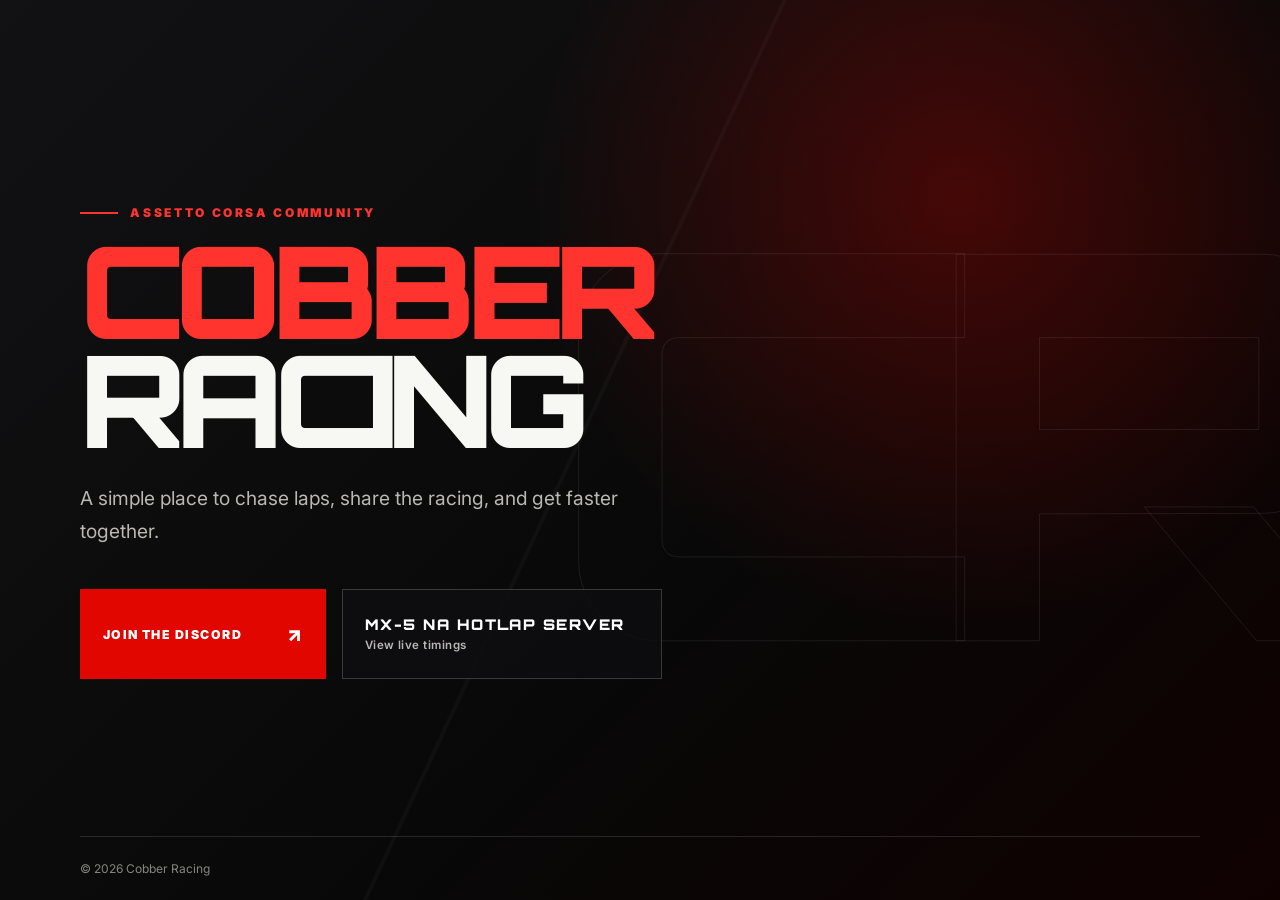
==== commit 320c3420: "Link MX-5 server to live timings" ====
--- a/index.html
+++ b/index.html
@@ -22,10 +22,10 @@
       <p class="intro">A simple place to chase laps, share the racing, and get faster together.</p>
       <div class="links" aria-label="Cobber Racing links">
         <a class="button button-primary" href="https://discord.gg/Yu9JzCc8tQ" target="_blank" rel="noopener">Join the Discord <span aria-hidden="true">&nearr;</span></a>
-        <span class="button button-server" role="status">
+        <a class="button button-server" href="https://cobberracing.emperorservers.com/" target="_blank" rel="noopener">
           <span>MX-5 NA Hotlap Server</span>
-          <small>Server link coming shortly</small>
-        </span>
+          <small>View live timings</small>
+        </a>
       </div>
     </section>
     <footer>&copy; 2026 Cobber Racing</footer>
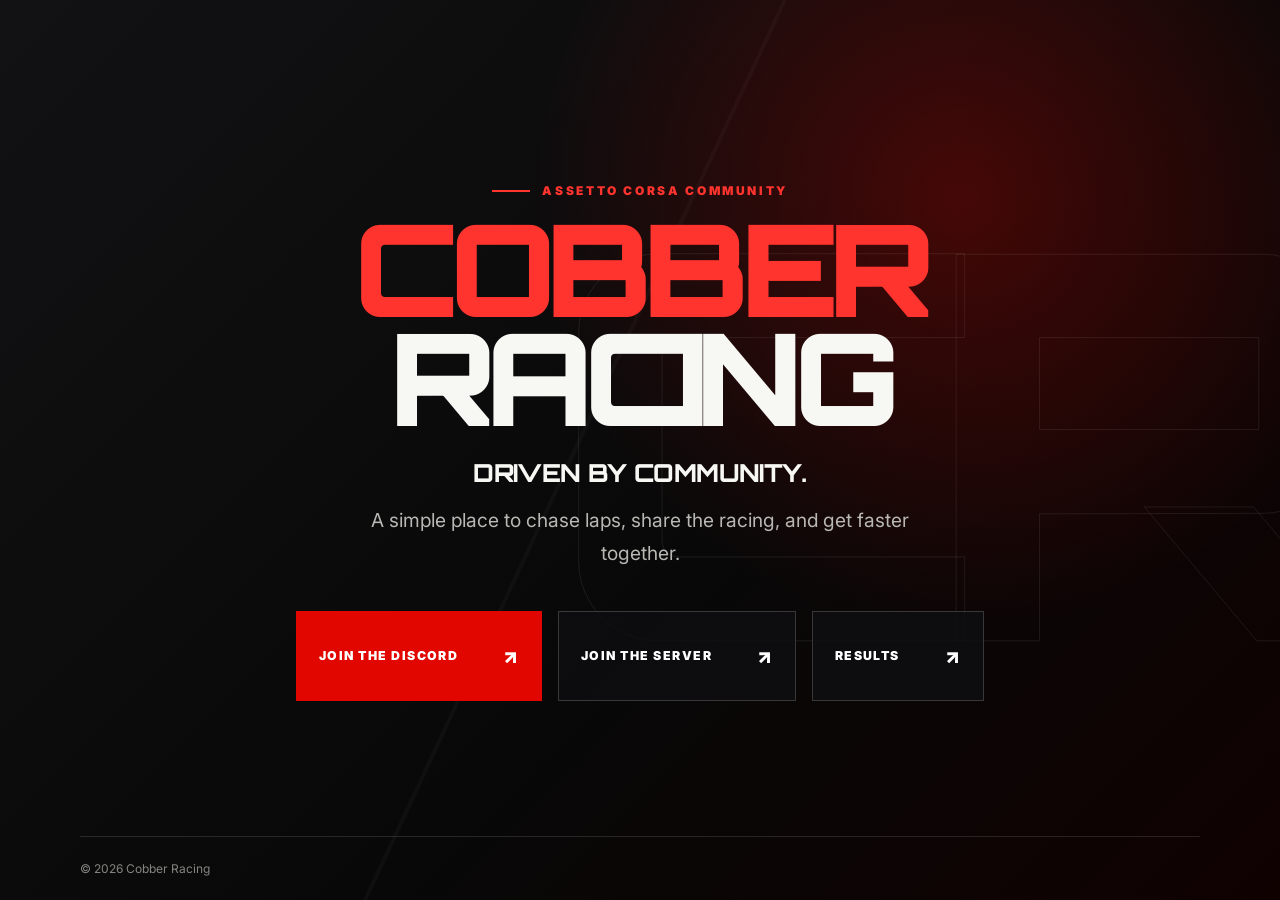
==== commit 87afe7bd: "Center Cobber Racing splash page actions" ====
--- a/index.html
+++ b/index.html
@@ -19,13 +19,12 @@
     <section class="splash-content" aria-labelledby="page-title">
       <p class="eyebrow">Assetto Corsa Community</p>
       <h1 id="page-title"><span>COBBER</span> RACING</h1>
+      <p class="tagline">Driven by community.</p>
       <p class="intro">A simple place to chase laps, share the racing, and get faster together.</p>
       <div class="links" aria-label="Cobber Racing links">
         <a class="button button-primary" href="https://discord.gg/Yu9JzCc8tQ" target="_blank" rel="noopener">Join the Discord <span aria-hidden="true">&nearr;</span></a>
-        <a class="button button-server" href="https://cobberracing.emperorservers.com/" target="_blank" rel="noopener">
-          <span>MX-5 NA Hotlap Server</span>
-          <small>View live timings</small>
-        </a>
+        <a class="button button-secondary" href="https://acstuff.club/s/q:race/online/join?ip=139.99.210.142&amp;httpPort=9625" target="_blank" rel="noopener">Join the Server <span aria-hidden="true">&nearr;</span></a>
+        <a class="button button-secondary" href="https://cobberracing.emperorservers.com/" target="_blank" rel="noopener">Results <span aria-hidden="true">&nearr;</span></a>
       </div>
     </section>
     <footer>&copy; 2026 Cobber Racing</footer>
--- a/styles.css
+++ b/styles.css
@@ -47,16 +47,17 @@
   background-image: linear-gradient(115deg, transparent 0 46%, rgba(255, 255, 255, .13) 46.1% 46.25%, transparent 46.35% 100%);
 }
 
-.splash-content { width: min(100% - 48px, 1120px); align-self: center; margin: 0 auto; padding: 6rem 0 3rem; }
+.splash-content { width: min(100% - 48px, 920px); align-self: center; margin: 0 auto; padding: 6rem 0 3rem; text-align: center; }
 
 .eyebrow { margin: 0 0 1rem; color: var(--red-bright); font-size: .75rem; font-weight: 900; letter-spacing: .22em; text-transform: uppercase; }
 .eyebrow::before { content: ""; display: inline-block; width: 2.4rem; height: 2px; margin: 0 .75rem .2rem 0; background: currentColor; }
 
-h1 { max-width: 850px; margin: 0; font: 900 clamp(3.4rem, 10vw, 8.6rem)/.85 Orbitron, sans-serif; letter-spacing: -.075em; text-transform: uppercase; }
+h1 { margin: 0; font: 900 clamp(3.4rem, 10vw, 8.6rem)/.85 Orbitron, sans-serif; letter-spacing: -.075em; text-transform: uppercase; }
 h1 span { color: var(--red-bright); }
 
-.intro { max-width: 590px; margin: 1.8rem 0 0; color: var(--muted); font-size: clamp(1rem, 2vw, 1.2rem); line-height: 1.7; }
-.links { display: flex; flex-wrap: wrap; gap: 1rem; margin-top: 2.6rem; }
+.tagline { margin: 1.65rem 0 0; color: var(--white); font: 800 clamp(1.1rem, 2.5vw, 1.55rem)/1.2 Orbitron, sans-serif; letter-spacing: -.025em; text-transform: uppercase; }
+.intro { max-width: 590px; margin: 1rem auto 0; color: var(--muted); font-size: clamp(1rem, 2vw, 1.2rem); line-height: 1.7; }
+.links { display: flex; flex-wrap: wrap; justify-content: center; gap: 1rem; margin-top: 2.6rem; }
 .button { min-height: 5.6rem; padding: 1.2rem 1.35rem; border: 1px solid rgba(255, 255, 255, .18); }
 
 .button { display: inline-flex; align-items: center; justify-content: space-between; gap: 2.8rem; color: white; font-size: .77rem; font-weight: 900; letter-spacing: .12em; text-decoration: none; text-transform: uppercase; transition: background-color .2s ease, transform .2s ease; }
@@ -64,9 +65,8 @@
 .button-primary:hover, .button-primary:focus-visible { background: var(--red-bright); transform: translateY(-3px); }
 .button span { font-size: 1.25rem; }
 
-.button-server { min-width: min(100%, 20rem); display: grid; align-content: center; gap: .3rem; background: rgba(14, 14, 16, .82); font-family: Orbitron, sans-serif; }
-.button-server span { font-size: .92rem; }
-.button-server small { color: var(--muted); font: 600 .72rem/1.2 Inter, system-ui, sans-serif; letter-spacing: .04em; text-transform: none; }
+.button-secondary { background: rgba(14, 14, 16, .82); }
+.button-secondary:hover, .button-secondary:focus-visible { border-color: var(--red-bright); background: rgba(225, 6, 0, .2); transform: translateY(-3px); }
 
 footer { width: min(100% - 48px, 1120px); margin: 0 auto; padding: 1.5rem 0; border-top: 1px solid rgba(255, 255, 255, .12); color: #858582; font-size: .75rem; }
 
